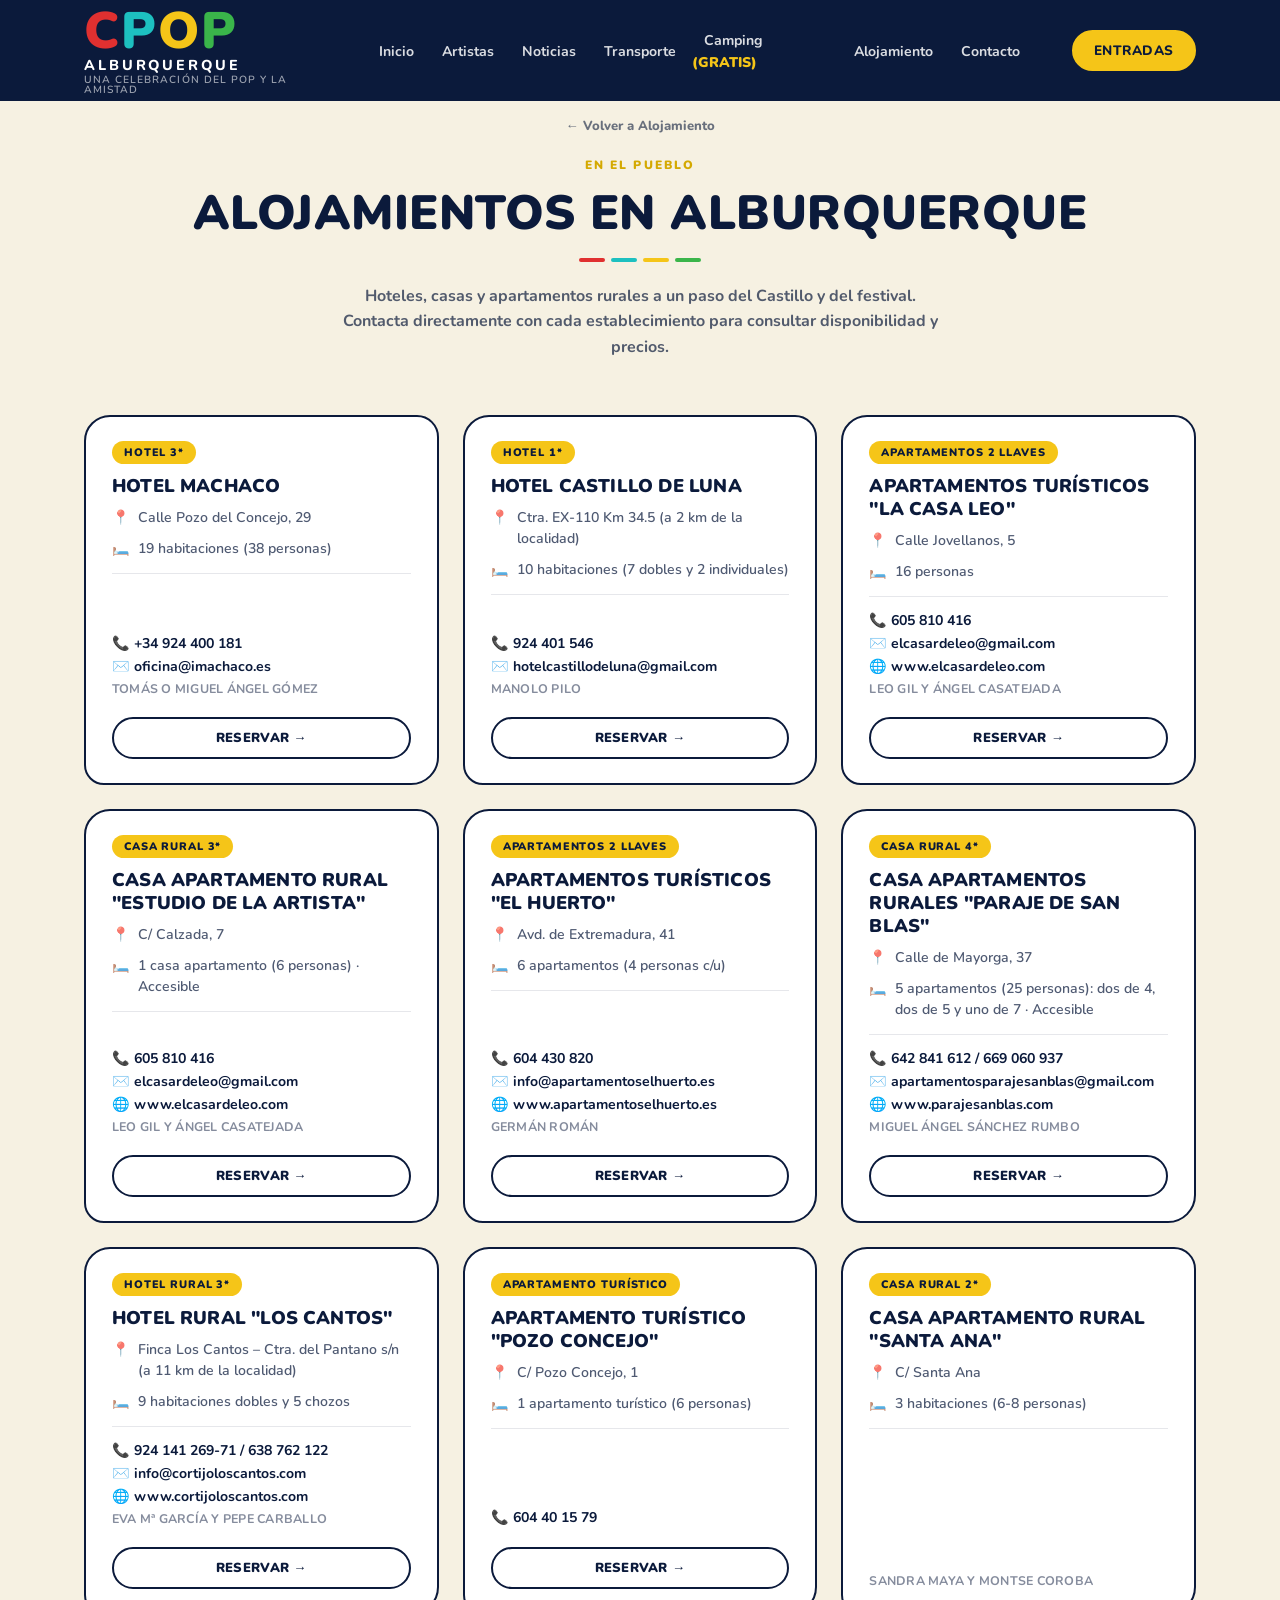
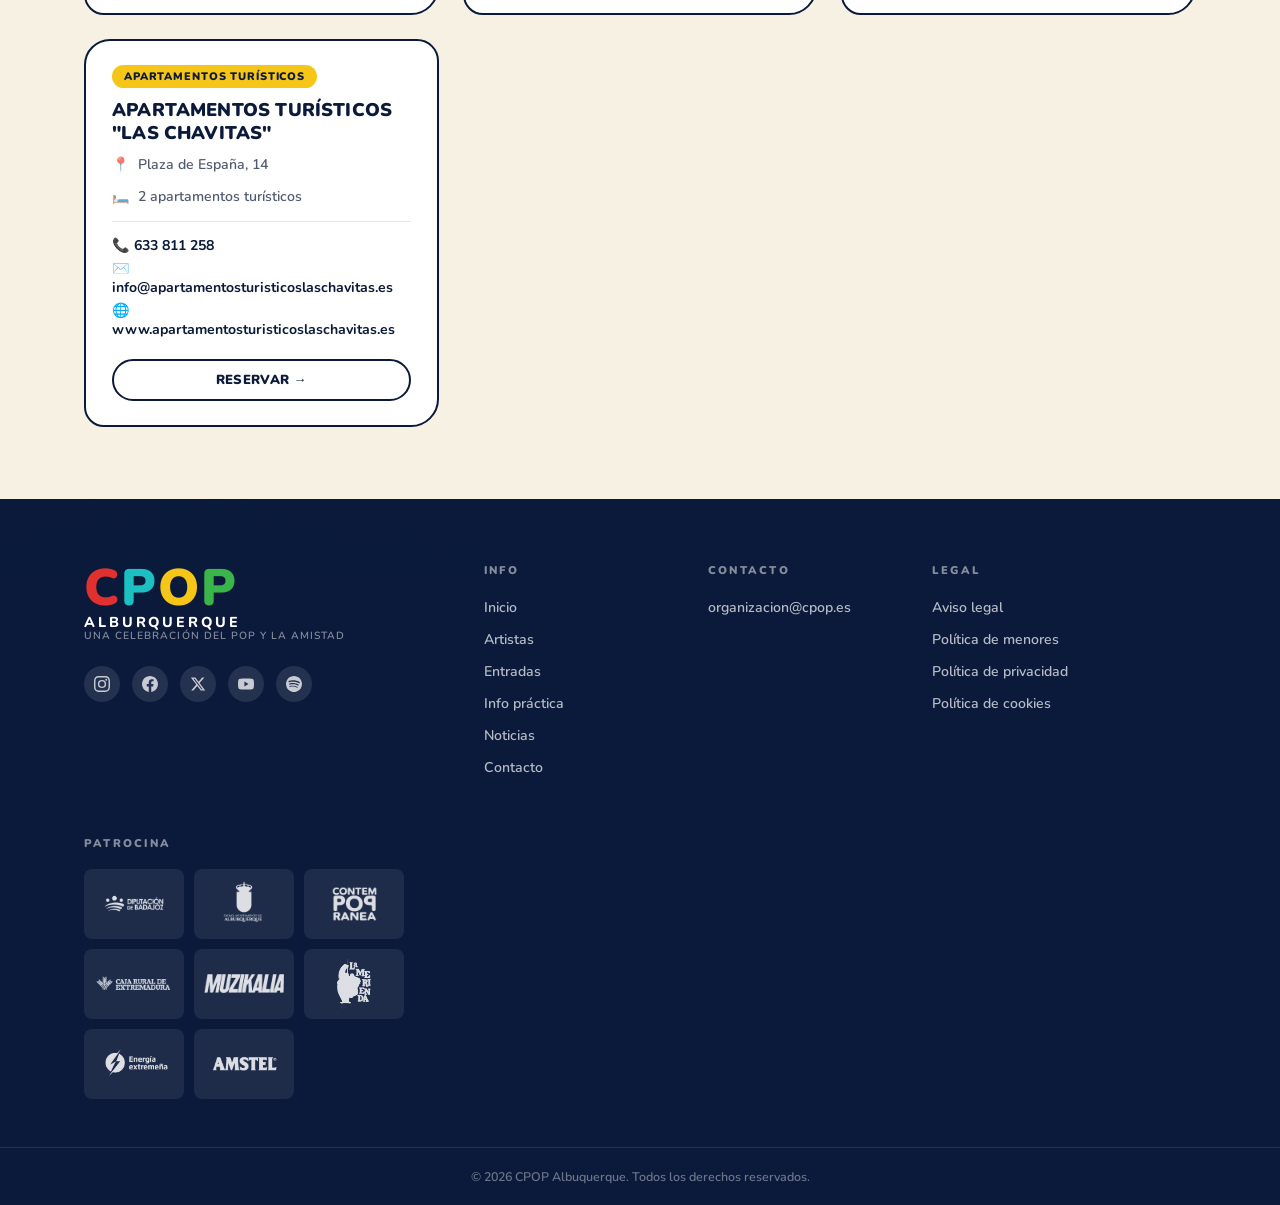
==== alojamiento-alburquerque.html @ bdb9f39c "Añadir sección de Alojamiento y rediseñar Camping Nueva página de alojamiento con selector Alburquer" ====
<!DOCTYPE html>
<html lang="es">
<head>
  <meta charset="UTF-8" />
  <meta name="viewport" content="width=device-width, initial-scale=1.0" />
  <title>Alojamientos en Alburquerque – CPOP 30 Aniversario</title>
  <link rel="preconnect" href="https://fonts.googleapis.com" />
  <link rel="preconnect" href="https://fonts.gstatic.com" crossorigin />
  <link href="https://fonts.googleapis.com/css2?family=Nunito:wght@400;600;700;800;900&display=swap" rel="stylesheet" />
  <link rel="stylesheet" href="styles.css" />

  <style>
    body {
      background: #f6f1e2;
      color: var(--navy);
      padding-top: 66px;
    }

    /* ── CABECERA ── */
    .aloj-top {
      max-width: var(--container);
      margin: 0 auto;
      padding: 48px 24px 8px;
      text-align: center;
    }
    .aloj-top__back {
      display: inline-flex;
      align-items: center;
      gap: 6px;
      font-size: .82rem;
      font-weight: 800;
      color: rgba(11,26,59,.6);
      text-decoration: none;
      margin-bottom: 22px;
    }
    .aloj-top__back:hover { color: var(--navy); }
    .aloj-top__label {
      font-size: .75rem;
      font-weight: 900;
      letter-spacing: .18em;
      text-transform: uppercase;
      color: var(--yellow-dark);
      margin-bottom: 14px;
    }
    .aloj-top__title {
      font-size: clamp(1.8rem, 5vw, 3rem);
      font-weight: 900;
      color: var(--navy);
      text-transform: uppercase;
      letter-spacing: .01em;
      line-height: 1.1;
      margin-bottom: 18px;
    }
    .aloj-dash { display: flex; justify-content: center; gap: 6px; margin: 0 auto 22px; }
    .aloj-dash span { width: 26px; height: 4px; border-radius: 2px; }
    .aloj-dash span:nth-child(1) { background: #e03030; }
    .aloj-dash span:nth-child(2) { background: #1dc0c0; }
    .aloj-dash span:nth-child(3) { background: #f5c518; }
    .aloj-dash span:nth-child(4) { background: #3ab54a; }
    .aloj-top__sub {
      font-size: 1rem;
      font-weight: 700;
      color: rgba(11,26,59,.7);
      max-width: 620px;
      margin: 0 auto 46px;
      line-height: 1.6;
    }

    /* ── GRID ── */
    .aloj-grid {
      max-width: var(--container);
      margin: 0 auto 72px;
      padding: 0 24px;
      display: grid;
      grid-template-columns: repeat(auto-fit, minmax(300px, 1fr));
      gap: 24px;
    }
    .aloj-card {
      background: #fff;
      border: 2.5px solid var(--navy);
      border-radius: 26px 22px 28px 20px;
      padding: 24px 26px;
      display: flex;
      flex-direction: column;
      gap: 10px;
      transition: transform .2s, box-shadow .2s;
    }
    .aloj-card:hover { transform: translateY(-3px); box-shadow: 6px 6px 0 rgba(11,26,59,.12); }
    .aloj-card__badge {
      align-self: flex-start;
      background: var(--yellow);
      color: var(--navy);
      font-size: .68rem;
      font-weight: 900;
      letter-spacing: .08em;
      text-transform: uppercase;
      padding: 4px 12px;
      border-radius: 50px;
    }
    .aloj-card__title {
      font-size: 1.15rem;
      font-weight: 900;
      color: var(--navy);
      text-transform: uppercase;
      letter-spacing: .01em;
      line-height: 1.25;
    }
    .aloj-card .aloj-dash { justify-content: flex-start; margin: 0 0 2px; }
    .aloj-card .aloj-dash span { width: 18px; height: 3px; }
    .aloj-card__row {
      display: flex;
      gap: 8px;
      font-size: .88rem;
      font-weight: 600;
      color: rgba(11,26,59,.72);
      line-height: 1.5;
    }
    .aloj-card__row-icon { flex-shrink: 0; }
    .aloj-card__divider {
      height: 1px;
      background: rgba(11,26,59,.1);
      margin: 4px 0;
    }
    .aloj-card__contact {
      display: flex;
      flex-direction: column;
      gap: 4px;
      margin-top: auto;
    }
    .aloj-card__contact a {
      font-size: .88rem;
      font-weight: 700;
      color: var(--navy);
      text-decoration: none;
    }
    .aloj-card__contact a:hover { color: var(--yellow-dark); text-decoration: underline; }
    .aloj-card__resp {
      font-size: .78rem;
      font-weight: 700;
      color: rgba(11,26,59,.5);
      text-transform: uppercase;
      letter-spacing: .02em;
    }
    .aloj-card__actions { margin-top: 10px; }
    .aloj-card__cta {
      display: inline-flex;
      align-items: center;
      justify-content: center;
      gap: 6px;
      width: 100%;
      font-size: .82rem;
      font-weight: 900;
      letter-spacing: .02em;
      text-transform: uppercase;
      color: var(--navy);
      background: #fff;
      border: 2px solid var(--navy);
      padding: 10px 22px;
      border-radius: 50px;
      text-decoration: none;
      transition: background .2s, color .2s;
    }
    .aloj-card__cta:hover { background: var(--navy); color: #fff; }

    /* ── RESPONSIVE ── */
    @media (max-width: 700px) {
      .topbar__title { display: none; }
      .aloj-top { padding: 36px 20px 4px; }
      .aloj-top__sub { margin-bottom: 30px; }
      .aloj-grid { padding: 0 20px; margin-bottom: 48px; gap: 16px; grid-template-columns: 1fr; }
      .aloj-card { padding: 20px 22px; }
    }
  </style>
</head>
<body>

  <!-- Barra de navegación -->
  <header class="header" id="header">
    <div class="header__inner container">
      <a href="index.html" class="header__logo" aria-label="CPOP Albuquerque – Inicio">
        <div class="logo-block">
          <span class="logo-cpop">
            <span class="lc lc--c">C</span><span class="lc lc--p1">P</span><span class="lc lc--o">O</span><span class="lc lc--p2">P</span>
          </span>
          <span class="logo-sub">ALBURQUERQUE</span>
          <span class="logo-tagline">UNA CELEBRACIÓN DEL POP Y LA AMISTAD</span>
        </div>
      </a>
      <button class="nav-toggle" id="navToggle" aria-label="Abrir menú" aria-expanded="false">
        <span></span><span></span><span></span>
      </button>
      <nav class="nav" id="mainNav" aria-label="Navegación principal">
        <ul class="nav__list">
          <li><a href="index.html#inicio" class="nav__link">Inicio</a></li>
          <li><a href="index.html#artistas" class="nav__link">Artistas</a></li>
          <li><a href="index.html#noticias" class="nav__link">Noticias</a></li>
          <li><a href="transporte.html" class="nav__link">Transporte</a></li>
          <li><a href="camping.html#camping" class="nav__link">Camping <span class="nav__badge--gratis">(GRATIS)</span></a></li>
          <li><a href="alojamiento.html" class="nav__link active">Alojamiento</a></li>
          <li><a href="index.html#contacto" class="nav__link">Contacto</a></li>
        </ul>
      </nav>
      <a href="https://www.ingresse.com/cpop-alburquerque/?fbclid=IwdGRjcASCII5leHRuA2FlbQIxMQBzcnRjBmFwcF9pZAo2NjI4NTY4Mzc5AAEee5uqFv4fO0525LSwj2ie0vXU6-nmaHX3tvUfMMzoU2Lqj_KQda3P3f-u3kg_aem_mg-QYjBcH6FSSytffSt7Vg&utm_id=97758_v0_s00_e0_tv2_a1dennhb5nbjy0" target="_blank" rel="noopener" class="btn btn--yellow btn--sm header__cta">Entradas</a>
    </div>
  </header>

  <!-- Cabecera -->
  <div class="aloj-top">
    <a href="alojamiento.html" class="aloj-top__back">← Volver a Alojamiento</a>
    <p class="aloj-top__label">En el pueblo</p>
    <h1 class="aloj-top__title">Alojamientos en Alburquerque</h1>
    <div class="aloj-dash" aria-hidden="true"><span></span><span></span><span></span><span></span></div>
    <p class="aloj-top__sub">Hoteles, casas y apartamentos rurales a un paso del Castillo y del festival. Contacta directamente con cada establecimiento para consultar disponibilidad y precios.</p>
  </div>

  <!-- Grid de alojamientos -->
  <div class="aloj-grid">

    <article class="aloj-card">
      <span class="aloj-card__badge">Hotel 3*</span>
      <h2 class="aloj-card__title">Hotel Machaco</h2>
      <p class="aloj-card__row"><span class="aloj-card__row-icon">📍</span> Calle Pozo del Concejo, 29</p>
      <p class="aloj-card__row"><span class="aloj-card__row-icon">🛏️</span> 19 habitaciones (38 personas)</p>
      <div class="aloj-card__divider"></div>
      <div class="aloj-card__contact">
        <a href="tel:+34924400181">📞 +34 924 400 181</a>
        <a href="mailto:oficina@imachaco.es">✉️ oficina@imachaco.es</a>
        <span class="aloj-card__resp">Tomás o Miguel Ángel Gómez</span>
      </div>
      <div class="aloj-card__actions">
        <a href="tel:+34924400181" class="aloj-card__cta">RESERVAR →</a>
      </div>
    </article>

    <article class="aloj-card">
      <span class="aloj-card__badge">Hotel 1*</span>
      <h2 class="aloj-card__title">Hotel Castillo de Luna</h2>
      <p class="aloj-card__row"><span class="aloj-card__row-icon">📍</span> Ctra. EX-110 Km 34.5 (a 2 km de la localidad)</p>
      <p class="aloj-card__row"><span class="aloj-card__row-icon">🛏️</span> 10 habitaciones (7 dobles y 2 individuales)</p>
      <div class="aloj-card__divider"></div>
      <div class="aloj-card__contact">
        <a href="tel:+34924401546">📞 924 401 546</a>
        <a href="mailto:hotelcastillodeluna@gmail.com">✉️ hotelcastillodeluna@gmail.com</a>
        <span class="aloj-card__resp">Manolo Pilo</span>
      </div>
      <div class="aloj-card__actions">
        <a href="tel:+34924401546" class="aloj-card__cta">RESERVAR →</a>
      </div>
    </article>

    <article class="aloj-card">
      <span class="aloj-card__badge">Apartamentos 2 llaves</span>
      <h2 class="aloj-card__title">Apartamentos Turísticos "La Casa Leo"</h2>
      <p class="aloj-card__row"><span class="aloj-card__row-icon">📍</span> Calle Jovellanos, 5</p>
      <p class="aloj-card__row"><span class="aloj-card__row-icon">🛏️</span> 16 personas</p>
      <div class="aloj-card__divider"></div>
      <div class="aloj-card__contact">
        <a href="tel:+34605810416">📞 605 810 416</a>
        <a href="mailto:elcasardeleo@gmail.com">✉️ elcasardeleo@gmail.com</a>
        <a href="https://www.elcasardeleo.com" target="_blank" rel="noopener">🌐 www.elcasardeleo.com</a>
        <span class="aloj-card__resp">Leo Gil y Ángel Casatejada</span>
      </div>
      <div class="aloj-card__actions">
        <a href="https://www.elcasardeleo.com" target="_blank" rel="noopener" class="aloj-card__cta">RESERVAR →</a>
      </div>
    </article>

    <article class="aloj-card">
      <span class="aloj-card__badge">Casa Rural 3*</span>
      <h2 class="aloj-card__title">Casa Apartamento Rural "Estudio de la Artista"</h2>
      <p class="aloj-card__row"><span class="aloj-card__row-icon">📍</span> C/ Calzada, 7</p>
      <p class="aloj-card__row"><span class="aloj-card__row-icon">🛏️</span> 1 casa apartamento (6 personas) · Accesible</p>
      <div class="aloj-card__divider"></div>
      <div class="aloj-card__contact">
        <a href="tel:+34605810416">📞 605 810 416</a>
        <a href="mailto:elcasardeleo@gmail.com">✉️ elcasardeleo@gmail.com</a>
        <a href="https://www.elcasardeleo.com" target="_blank" rel="noopener">🌐 www.elcasardeleo.com</a>
        <span class="aloj-card__resp">Leo Gil y Ángel Casatejada</span>
      </div>
      <div class="aloj-card__actions">
        <a href="https://www.elcasardeleo.com" target="_blank" rel="noopener" class="aloj-card__cta">RESERVAR →</a>
      </div>
    </article>

    <article class="aloj-card">
      <span class="aloj-card__badge">Apartamentos 2 llaves</span>
      <h2 class="aloj-card__title">Apartamentos Turísticos "El Huerto"</h2>
      <p class="aloj-card__row"><span class="aloj-card__row-icon">📍</span> Avd. de Extremadura, 41</p>
      <p class="aloj-card__row"><span class="aloj-card__row-icon">🛏️</span> 6 apartamentos (4 personas c/u)</p>
      <div class="aloj-card__divider"></div>
      <div class="aloj-card__contact">
        <a href="tel:+34604430820">📞 604 430 820</a>
        <a href="mailto:info@apartamentoselhuerto.es">✉️ info@apartamentoselhuerto.es</a>
        <a href="https://www.apartamentoselhuerto.es" target="_blank" rel="noopener">🌐 www.apartamentoselhuerto.es</a>
        <span class="aloj-card__resp">Germán Román</span>
      </div>
      <div class="aloj-card__actions">
        <a href="https://www.apartamentoselhuerto.es" target="_blank" rel="noopener" class="aloj-card__cta">RESERVAR →</a>
      </div>
    </article>

    <article class="aloj-card">
      <span class="aloj-card__badge">Casa Rural 4*</span>
      <h2 class="aloj-card__title">Casa Apartamentos Rurales "Paraje de San Blas"</h2>
      <p class="aloj-card__row"><span class="aloj-card__row-icon">📍</span> Calle de Mayorga, 37</p>
      <p class="aloj-card__row"><span class="aloj-card__row-icon">🛏️</span> 5 apartamentos (25 personas): dos de 4, dos de 5 y uno de 7 · Accesible</p>
      <div class="aloj-card__divider"></div>
      <div class="aloj-card__contact">
        <a href="tel:+34642841612">📞 642 841 612 / 669 060 937</a>
        <a href="mailto:apartamentosparajesanblas@gmail.com">✉️ apartamentosparajesanblas@gmail.com</a>
        <a href="https://www.parajesanblas.com" target="_blank" rel="noopener">🌐 www.parajesanblas.com</a>
        <span class="aloj-card__resp">Miguel Ángel Sánchez Rumbo</span>
      </div>
      <div class="aloj-card__actions">
        <a href="https://www.parajesanblas.com" target="_blank" rel="noopener" class="aloj-card__cta">RESERVAR →</a>
      </div>
    </article>

    <article class="aloj-card">
      <span class="aloj-card__badge">Hotel Rural 3*</span>
      <h2 class="aloj-card__title">Hotel Rural "Los Cantos"</h2>
      <p class="aloj-card__row"><span class="aloj-card__row-icon">📍</span> Finca Los Cantos – Ctra. del Pantano s/n (a 11 km de la localidad)</p>
      <p class="aloj-card__row"><span class="aloj-card__row-icon">🛏️</span> 9 habitaciones dobles y 5 chozos</p>
      <div class="aloj-card__divider"></div>
      <div class="aloj-card__contact">
        <a href="tel:+34924141269">📞 924 141 269-71 / 638 762 122</a>
        <a href="mailto:info@cortijoloscantos.com">✉️ info@cortijoloscantos.com</a>
        <a href="https://www.cortijoloscantos.com" target="_blank" rel="noopener">🌐 www.cortijoloscantos.com</a>
        <span class="aloj-card__resp">Eva Mª García y Pepe Carballo</span>
      </div>
      <div class="aloj-card__actions">
        <a href="https://www.cortijoloscantos.com" target="_blank" rel="noopener" class="aloj-card__cta">RESERVAR →</a>
      </div>
    </article>

    <article class="aloj-card">
      <span class="aloj-card__badge">Apartamento Turístico</span>
      <h2 class="aloj-card__title">Apartamento Turístico "Pozo Concejo"</h2>
      <p class="aloj-card__row"><span class="aloj-card__row-icon">📍</span> C/ Pozo Concejo, 1</p>
      <p class="aloj-card__row"><span class="aloj-card__row-icon">🛏️</span> 1 apartamento turístico (6 personas)</p>
      <div class="aloj-card__divider"></div>
      <div class="aloj-card__contact">
        <a href="tel:+34604401579">📞 604 40 15 79</a>
      </div>
      <div class="aloj-card__actions">
        <a href="tel:+34604401579" class="aloj-card__cta">RESERVAR →</a>
      </div>
    </article>

    <article class="aloj-card">
      <span class="aloj-card__badge">Casa Rural 2*</span>
      <h2 class="aloj-card__title">Casa Apartamento Rural "Santa Ana"</h2>
      <p class="aloj-card__row"><span class="aloj-card__row-icon">📍</span> C/ Santa Ana</p>
      <p class="aloj-card__row"><span class="aloj-card__row-icon">🛏️</span> 3 habitaciones (6-8 personas)</p>
      <div class="aloj-card__divider"></div>
      <div class="aloj-card__contact">
        <span class="aloj-card__resp">Sandra Maya y Montse Coroba</span>
      </div>
    </article>

    <article class="aloj-card">
      <span class="aloj-card__badge">Apartamentos Turísticos</span>
      <h2 class="aloj-card__title">Apartamentos Turísticos "Las Chavitas"</h2>
      <p class="aloj-card__row"><span class="aloj-card__row-icon">📍</span> Plaza de España, 14</p>
      <p class="aloj-card__row"><span class="aloj-card__row-icon">🛏️</span> 2 apartamentos turísticos</p>
      <div class="aloj-card__divider"></div>
      <div class="aloj-card__contact">
        <a href="tel:+34633811258">📞 633 811 258</a>
        <a href="mailto:info@apartamentosturisticoslaschavitas.es">✉️ info@apartamentosturisticoslaschavitas.es</a>
        <a href="https://www.apartamentosturisticoslaschavitas.es" target="_blank" rel="noopener">🌐 www.apartamentosturisticoslaschavitas.es</a>
      </div>
      <div class="aloj-card__actions">
        <a href="https://www.apartamentosturisticoslaschavitas.es" target="_blank" rel="noopener" class="aloj-card__cta">RESERVAR →</a>
      </div>
    </article>

  </div>

  <!-- ============================================================
       FOOTER
  ============================================================ -->
  <footer class="footer" id="contacto">

    <div class="footer__skyline" aria-hidden="true"></div>

    <div class="footer__inner container">

      <div class="footer__brand">
        <div class="logo-block logo-block--white">
          <span class="logo-cpop">
            <span class="lc lc--c">C</span><span class="lc lc--p1">P</span><span class="lc lc--o">O</span><span class="lc lc--p2">P</span>
          </span>
          <span class="logo-sub">ALBURQUERQUE</span>
          <span class="logo-tagline">UNA CELEBRACIÓN DEL POP Y LA AMISTAD</span>
        </div>
        <nav class="social-nav" aria-label="Redes sociales">
          <a href="#" class="social-link" aria-label="Instagram">
            <svg viewBox="0 0 24 24" fill="currentColor"><path d="M12 2.163c3.204 0 3.584.012 4.85.07 3.252.148 4.771 1.691 4.919 4.919.058 1.265.069 1.645.069 4.849 0 3.205-.012 3.584-.069 4.849-.149 3.225-1.664 4.771-4.919 4.919-1.266.058-1.644.07-4.85.07-3.204 0-3.584-.012-4.849-.07-3.26-.149-4.771-1.699-4.919-4.92-.058-1.265-.07-1.644-.07-4.849 0-3.204.013-3.583.07-4.849.149-3.227 1.664-4.771 4.919-4.919 1.266-.057 1.645-.069 4.849-.069zM12 0C8.741 0 8.333.014 7.053.072 2.695.272.273 2.69.073 7.052.014 8.333 0 8.741 0 12c0 3.259.014 3.668.072 4.948.2 4.358 2.618 6.78 6.98 6.98C8.333 23.986 8.741 24 12 24c3.259 0 3.668-.014 4.948-.072 4.354-.2 6.782-2.618 6.979-6.98.059-1.28.073-1.689.073-4.948 0-3.259-.014-3.667-.072-4.947-.196-4.354-2.617-6.78-6.979-6.98C15.668.014 15.259 0 12 0zm0 5.838a6.162 6.162 0 1 0 0 12.324 6.162 6.162 0 0 0 0-12.324zM12 16a4 4 0 1 1 0-8 4 4 0 0 1 0 8zm6.406-11.845a1.44 1.44 0 1 0 0 2.881 1.44 1.44 0 0 0 0-2.881z"/></svg>
          </a>
          <a href="#" class="social-link" aria-label="Facebook">
            <svg viewBox="0 0 24 24" fill="currentColor"><path d="M24 12.073C24 5.405 18.627 0 12 0S0 5.405 0 12.073C0 18.1 4.388 23.094 10.125 24v-8.437H7.078v-3.49h3.047V9.41c0-3.025 1.792-4.697 4.533-4.697 1.312 0 2.686.235 2.686.235v2.97h-1.513c-1.491 0-1.956.93-1.956 1.887v2.268h3.328l-.532 3.49h-2.796V24C19.612 23.094 24 18.1 24 12.073z"/></svg>
          </a>
          <a href="#" class="social-link" aria-label="Twitter / X">
            <svg viewBox="0 0 24 24" fill="currentColor"><path d="M18.244 2.25h3.308l-7.227 8.26 8.502 11.24H16.17l-5.214-6.817L4.99 21.75H1.68l7.73-8.835L1.254 2.25H8.08l4.713 6.231zm-1.161 17.52h1.833L7.084 4.126H5.117z"/></svg>
          </a>
          <a href="#" class="social-link" aria-label="YouTube">
            <svg viewBox="0 0 24 24" fill="currentColor"><path d="M23.495 6.205a3.007 3.007 0 0 0-2.088-2.088c-1.87-.501-9.396-.501-9.396-.501s-7.507-.01-9.396.501A3.007 3.007 0 0 0 .527 6.205a31.247 31.247 0 0 0-.522 5.805 31.247 31.247 0 0 0 .522 5.783 3.007 3.007 0 0 0 2.088 2.088c1.868.502 9.396.502 9.396.502s7.506 0 9.396-.502a3.007 3.007 0 0 0 2.088-2.088 31.247 31.247 0 0 0 .5-5.783 31.247 31.247 0 0 0-.5-5.805zM9.609 15.601V8.408l6.264 3.602z"/></svg>
          </a>
          <a href="#" class="social-link" aria-label="Spotify">
            <svg viewBox="0 0 24 24" fill="currentColor"><path d="M12 0C5.4 0 0 5.4 0 12s5.4 12 12 12 12-5.4 12-12S18.66 0 12 0zm5.521 17.34c-.24.359-.66.48-1.021.24-2.82-1.74-6.36-2.101-10.561-1.141-.418.122-.779-.179-.899-.539-.12-.421.18-.78.54-.9 4.56-1.021 8.52-.6 11.64 1.32.42.18.479.659.301 1.02zm1.44-3.3c-.301.42-.841.6-1.262.3-3.239-1.98-8.159-2.58-11.939-1.38-.479.12-1.02-.12-1.14-.6-.12-.48.12-1.021.6-1.141C9.6 9.9 15 10.561 18.72 12.84c.361.181.54.78.241 1.2zm.12-3.36C15.24 8.4 8.82 8.16 5.16 9.301c-.6.179-1.2-.181-1.38-.721-.18-.601.18-1.2.72-1.381 4.26-1.26 11.28-1.02 15.721 1.621.539.3.719 1.02.419 1.56-.299.421-1.02.599-1.559.3z"/></svg>
          </a>
        </nav>
      </div>

      <div class="footer__col">
        <h4 class="footer__col-title">INFO</h4>
        <ul>
          <li><a href="index.html#inicio">Inicio</a></li>
          <li><a href="index.html#artistas">Artistas</a></li>
          <li><a href="index.html#entradas">Entradas</a></li>
          <li><a href="index.html#info">Info práctica</a></li>
          <li><a href="index.html#noticias">Noticias</a></li>
          <li><a href="index.html#contacto">Contacto</a></li>
        </ul>
      </div>

      <div class="footer__col">
        <h4 class="footer__col-title">CONTACTO</h4>
        <ul>
          <li><a href="mailto:organizacion@cpop.es">organizacion@cpop.es</a></li>
        </ul>
      </div>

      <div class="footer__col">
        <h4 class="footer__col-title">LEGAL</h4>
        <ul>
          <li><a href="aviso_legal.html">Aviso legal</a></li>
          <li><a href="menores.html">Política de menores</a></li>
          <li><a href="privacidad.html">Política de privacidad</a></li>
          <li><a href="cookies.html">Política de cookies</a></li>
        </ul>
      </div>

      <div class="footer__col footer__col--organiza">
        <h4 class="footer__col-title">PATROCINA</h4>
        <div class="sponsors">
          <a href="#" class="sponsor"><img src="IMG/logo_diputacion.webp"   alt="Diputación de Badajoz" /></a>
          <a href="#" class="sponsor"><img src="IMG/logo_ayuntamiento.webp" alt="Ayuntamiento de Albuquerque" /></a>
          <a href="#" class="sponsor"><img src="IMG/contempopranea.webp"    alt="Contempopranea" /></a>
          <a href="#" class="sponsor"><img src="IMG/caja_rural.webp"        alt="Caja Rural de Extremadura" /></a>
          <a href="#" class="sponsor sponsor--sm"><img src="IMG/logo_muzikalia.webp" alt="Muzikalia" /></a>
          <a href="#" class="sponsor"><img src="IMG/logo_lamerienda.webp"   alt="La Merienda" /></a>
          <a href="#" class="sponsor"><img src="IMG/energia_extremeña.webp" alt="Energía Extremeña" /></a>
          <a href="#" class="sponsor"><img src="IMG/amstel.webp"            alt="Amstel" /></a>
        </div>
      </div>

    </div>

    <div class="footer__bottom">
      <p>© 2026 CPOP Albuquerque. Todos los derechos reservados.</p>
    </div>

  </footer>

  <script src="script.js"></script>
</body>
</html>
---- styles.css ----
/* ============================================================
   CPOP Albuquerque – 30 Aniversario
   styles.css
   ============================================================ */

/* ── Variables globales ────────────────────────────────────── */
:root {
  --navy:        #0b1a3b;   /* azul marino oscuro */
  --navy-mid:    #122250;
  --blue:        #1a3a8f;   /* azul eléctrico medio */
  --blue-bright: #1e55d4;   /* azul eléctrico vivo */
  --yellow:      #f5c518;   /* amarillo CPOP */
  --yellow-dark: #d4a900;
  --white:       #ffffff;
  --light-bg:    #eef2fb;   /* fondo secciones claras */
  --text-dark:   #0b1a3b;
  --text-mid:    #3a4a70;
  --ff:          'Nunito', sans-serif;
  --radius:      12px;
  --radius-lg:   20px;
  --transition:  0.28s ease;
  --shadow:      0 6px 24px rgba(11,26,59,.15);
  --container:   1160px;
}

/* ── Reset básico ──────────────────────────────────────────── */
*, *::before, *::after { box-sizing: border-box; margin: 0; padding: 0; }
html { scroll-behavior: smooth; }
body {
  font-family: var(--ff);
  color: var(--text-dark);
  background: var(--white);
  overflow-x: hidden;
}
img { max-width: 100%; height: auto; display: block; }
a { text-decoration: none; color: inherit; }
ul { list-style: none; }

/* ── Contenedor ────────────────────────────────────────────── */
.container {
  width: 100%;
  max-width: var(--container);
  margin-inline: auto;
  padding-inline: 24px;
}

/* ============================================================
   BOTONES
============================================================ */
.btn {
  display: inline-flex;
  align-items: center;
  gap: 8px;
  padding: 13px 28px;
  border-radius: 50px;
  font-family: var(--ff);
  font-size: 0.95rem;
  font-weight: 800;
  letter-spacing: 0.04em;
  text-transform: uppercase;
  cursor: pointer;
  border: 2.5px solid transparent;
  transition: transform var(--transition), box-shadow var(--transition), background var(--transition), color var(--transition);
}
.btn:hover  { transform: translateY(-2px); box-shadow: 0 8px 20px rgba(0,0,0,.2); }
.btn:active { transform: translateY(0); }

/* Amarillo */
.btn--yellow {
  background: var(--yellow);
  color: var(--navy);
  border-color: var(--yellow);
}
.btn--yellow:hover { background: var(--yellow-dark); border-color: var(--yellow-dark); }

/* Contorno blanco (para fondo oscuro) */
.btn--outline {
  background: transparent;
  color: var(--white);
  border-color: var(--white);
}
.btn--outline svg { width: 16px; height: 16px; }
.btn--outline:hover { background: rgba(255,255,255,.12); }

/* Contorno oscuro (para fondo claro) */
.btn--outline-dark {
  background: transparent;
  color: var(--navy);
  border-color: var(--navy);
}
.btn--outline-dark:hover { background: var(--navy); color: var(--white); }

/* Tamaño pequeño (header) */
.btn--sm { padding: 9px 20px; font-size: 0.85rem; }

/* ============================================================
   HEADER
============================================================ */
.header {
  position: fixed;
  top: 0;
  left: 0;
  right: 0;
  z-index: 1000;
  background: var(--navy);
  padding: 6px 0;            /* menos padding = logo más arriba */
  transition: box-shadow var(--transition);
}
.header.scrolled { box-shadow: 0 4px 20px rgba(0,0,0,.35); }

.header__inner {
  display: flex;
  align-items: center;
  gap: 24px;
}

/* Logo */
.logo-block {
  display: flex;
  flex-direction: column;
  line-height: 1;
  color: var(--white);
}
.logo-cpop {
  font-size: 2.4rem;
  font-weight: 900;
  letter-spacing: 0.04em;
  line-height: 1;
  display: block;
}
/* Colores individuales de cada letra */
.lc        { display: inline-block; }
.lc--c     { color: #e03030; }   /* rojo */
.lc--p1    { color: #1dc0c0; }   /* cian */
.lc--o     { color: #f5c518; }   /* amarillo */
.lc--p2    { color: #3ab54a; }   /* verde */
.logo-sub {
  font-size: 0.75rem;        /* más legible */
  font-weight: 800;
  letter-spacing: 0.2em;
  color: var(--white);
  margin-top: 1px;
}
.logo-tagline {
  font-size: 0.55rem;        /* más legible */
  font-weight: 600;
  letter-spacing: 0.1em;
  color: rgba(255,255,255,.6);
  text-transform: uppercase;
  margin-top: 2px;
}

/* Nav */
.nav { margin-left: auto; }
.nav__list {
  display: flex;
  gap: 4px;
  align-items: center;
}
.nav__link {
  font-weight: 700;
  font-size: 0.88rem;
  color: rgba(255,255,255,.85);
  padding: 6px 12px;
  border-radius: 6px;
  transition: color var(--transition), background var(--transition);
}
.nav__link:hover,
.nav__link.active {
  color: var(--white);
}
.nav__link.active {
  border-bottom: 2.5px solid var(--yellow);
  padding-bottom: 4px;
}

.header__cta { margin-left: 16px; flex-shrink: 0; }

/* Hamburguesa móvil */
.nav-toggle {
  display: none;
  flex-direction: column;
  justify-content: center;
  gap: 5px;
  background: none;
  border: none;
  cursor: pointer;
  padding: 4px;
  margin-left: auto;
}
.nav-toggle span {
  display: block;
  width: 26px;
  height: 3px;
  background: var(--white);
  border-radius: 2px;
  transition: transform var(--transition), opacity var(--transition);
}
.nav-toggle.open span:nth-child(1) { transform: translateY(8px) rotate(45deg); }
.nav-toggle.open span:nth-child(2) { opacity: 0; }
.nav-toggle.open span:nth-child(3) { transform: translateY(-8px) rotate(-45deg); }

/* ============================================================
   HERO
============================================================ */
.hero {
  position: relative;
  background: linear-gradient(160deg, var(--navy) 0%, var(--navy-mid) 50%, var(--blue) 100%);
  overflow: hidden;
  padding-top: 64px; /* clearance para header fijo */
  margin-top: 32px;
  display: flex;
  flex-direction: column;
}

/* Silueta castillo */
.hero__castillo {
  position: absolute;
  bottom: 0;
  right: 0;
  width: clamp(300px, 55%, 700px);
  opacity: 0.12;
  pointer-events: none;
  user-select: none;
}
@media (max-width: 768px) {
  .hero__castillo {
    top: 0;
    bottom: auto;
    left: 50%;
    right: auto;
    transform: translateX(-50%);
    width: 90%;
  }
}

/* Contenedor interior */
.hero__inner {
  position: relative;
  z-index: 2;
  display: grid;
  grid-template-columns: 45% 55%;
  align-items: center;
  gap: 0;
  padding-top: 32px;
  padding-bottom: 32px;
}

/* Columna de texto */
.hero__content {
  padding-bottom: 0;
}

/* Título */
.hero__title {
  font-size: clamp(2.8rem, 6vw, 5.2rem);
  font-weight: 900;
  line-height: 1.05;
  margin-bottom: 20px;
}
.hero__title--white { color: var(--white); }
.hero__title--yellow { color: var(--yellow); }

/* Subtítulo */
.hero__subtitle {
  font-size: clamp(1rem, 2vw, 1.3rem);
  font-weight: 600;
  color: rgba(255,255,255,.8);
  margin-bottom: 28px;
}

/* Meta (fecha + lugar) */
.hero__meta {
  display: flex;
  flex-direction: column;
  gap: 10px;
  margin-bottom: 36px;
}
.hero__meta li {
  display: flex;
  align-items: flex-start;
  gap: 10px;
  font-size: 1rem;
  font-weight: 700;
  color: rgba(255,255,255,.9);
}
.hero__meta li svg {
  width: 18px;
  height: 18px;
  flex-shrink: 0;
  color: var(--yellow);
}

/* Botones del hero */
.hero__btns {
  display: flex;
  flex-direction: column;
  align-items: flex-start;
  gap: 12px;
}
.hero__btns-row {
  display: flex;
  gap: 12px;
  flex-wrap: wrap;
}

/* Imagen banda – centrada verticalmente con el texto */
.hero__img-wrap {
  display: flex;
  align-items: center;
  justify-content: center;
  animation: float 5s ease-in-out infinite;
}
.hero__img {
  width: 150%;
  max-width: 620px;
  height: auto;
  object-fit: contain;
  filter: drop-shadow(0 20px 50px rgba(0,0,0,.5));
}
@keyframes float {
  0%, 100% { transform: translateY(0); }
  50%       { transform: translateY(-14px); }
}

/* Estrellas decorativas */
.star {
  position: absolute;
  pointer-events: none;
  user-select: none;
  border-radius: 50%;
  animation: twinkle var(--tw-dur, 3s) ease-in-out infinite var(--tw-delay, 0s);
}

/* Contenedor de estrellas siempre detrás del contenido */
.hero__stars {
  position: absolute;
  inset: 0;
  z-index: 1;
  pointer-events: none;
  overflow: hidden;
}
@media (max-width: 768px) {
  .hero__stars { opacity: 0.2; }
}
@keyframes twinkle {
  0%, 100% { opacity: 0.9; transform: scale(1); }
  50%       { opacity: 0.3; transform: scale(0.7); }
}

/* ============================================================
   COUNTDOWN
============================================================ */
.countdown {
  background: var(--blue-bright);
  padding: 36px 0;
  text-align: center;
  color: var(--white);
}
.countdown__label {
  font-size: 0.75rem;
  font-weight: 800;
  letter-spacing: 0.25em;
  opacity: 0.75;
  margin-bottom: 12px;
  text-transform: uppercase;
}
.countdown__grid {
  display: flex;
  align-items: center;
  justify-content: center;
  gap: 16px;
  flex-wrap: wrap;
}
.countdown__unit {
  display: flex;
  flex-direction: column;
  align-items: center;
  min-width: 90px;
}
.countdown__num {
  font-size: clamp(2.4rem, 5vw, 3.8rem);
  font-weight: 900;
  line-height: 1;
}
.countdown__text {
  font-size: 0.7rem;
  font-weight: 800;
  letter-spacing: 0.18em;
  opacity: 0.7;
  margin-top: 4px;
}
.countdown__sep {
  font-size: 2.5rem;
  font-weight: 300;
  opacity: 0.4;
  align-self: center;
}

/* ============================================================
   ARTISTAS
============================================================ */
.artists {
  padding: 80px 0;
  background: var(--white);
  text-align: center;
}

/* Título de sección compartido */
.section-title {
  font-size: clamp(1.1rem, 2vw, 1.35rem);
  font-weight: 900;
  letter-spacing: 0.14em;
  text-transform: uppercase;
  color: var(--blue-bright);
  display: flex;
  align-items: center;
  justify-content: center;
  gap: 12px;
  margin-bottom: 40px;
}
.star-icon {
  width: 18px;
  height: 18px;
  color: var(--blue-bright);
  flex-shrink: 0;
}

/* Lista artistas */
.artists__list {
  display: flex;
  flex-wrap: wrap;
  justify-content: center;
  align-items: baseline;
  gap: 6px 10px;
  margin-bottom: 40px;
}
.artists__list span {
  font-size: clamp(1.2rem, 2.2vw, 1.75rem);
  font-weight: 900;
  color: var(--navy);
  text-transform: uppercase;
  letter-spacing: 0.03em;
}
.artists__list .sep {
  font-size: 1.5rem;
  color: var(--text-mid);
  font-weight: 400;
}
.artists__list .artists__surprise {
  color: var(--yellow-dark);
}

/* Lista secundaria de artistas (tamaño reducido) */
.artists__list--secondary {
  margin-top: 4px;
  margin-bottom: 36px;
}
.artists__list--secondary span {
  font-size: clamp(0.9rem, 1.3vw, 1.1rem);
  font-weight: 900;
  color: var(--text-mid);
  letter-spacing: 0.06em;
}
.artists__list--secondary .sep {
  font-size: 0.9rem;
  color: var(--text-mid);
}

.section-btn-wrap {
  display: flex;
  justify-content: center;
  margin-top: 16px;
}

/* ============================================================
   CARACTERÍSTICAS
============================================================ */
.features {
  background: var(--light-bg);
  padding: 72px 0;
}
.features__grid {
  display: flex;
  flex-direction: row;
  gap: 20px;
}

.feature-card {
  flex: 1;
  background: var(--white);
  border-radius: var(--radius-lg);
  padding: 24px 16px 20px;
  text-align: center;
  box-shadow: var(--shadow);
  transition: transform var(--transition), box-shadow var(--transition);
}
.feature-card:hover {
  transform: translateY(-6px);
  box-shadow: 0 14px 36px rgba(11,26,59,.18);
}
.feature-card__icon {
  width: 180px;
  height: 100px;
  margin: 0 auto 24px;
  color: var(--blue-bright);
}
.feature-card__icon svg {
  width: 100%;
  height: 100%;
}
.feature-card__title {
  font-size: 0.95rem;
  font-weight: 900;
  text-transform: uppercase;
  letter-spacing: 0.05em;
  color: var(--navy);
  margin-bottom: 10px;
}
.feature-card__desc {
  font-size: 0.85rem;
  font-weight: 600;
  color: var(--text-mid);
  line-height: 1.5;
}

/* ============================================================
   BANNER ENTRADAS
============================================================ */
.tickets {
  position: relative;
  background: var(--navy-mid);
  overflow: hidden;
  padding: 60px 0;
}
.tickets__inner {
  display: flex;
  align-items: center;
  justify-content: space-between;
  gap: 40px;
  position: relative;
  z-index: 2;
}
.tickets__title {
  font-size: clamp(1.8rem, 3.5vw, 2.8rem);
  font-weight: 900;
  color: var(--white);
  text-transform: uppercase;
  letter-spacing: 0.04em;
  margin-bottom: 12px;
}
.tickets__sub {
  font-size: 1rem;
  font-weight: 600;
  color: rgba(255,255,255,.7);
  margin-bottom: 28px;
}
.tickets__img-wrap {
  flex-shrink: 0;
  max-width: 600px;          /* ticket más grande */
  transform: rotate(3deg);   /* ligera inclinación como la entrada física */
  transition: transform var(--transition);
}
.tickets__img-wrap:hover { transform: rotate(0deg) scale(1.04); }
.tickets__img {
  width: 100%;
  filter: drop-shadow(0 16px 40px rgba(0,0,0,.55));
  transition: transform var(--transition);
}

/* Estrellas decorativas del banner */
.tickets__star {
  position: absolute;
  font-size: 2rem;
  pointer-events: none;
  user-select: none;
  animation: twinkle 3s ease-in-out infinite;
}
.tickets__star--1 { top: 20%; right: 12%; color: var(--yellow); animation-delay: 0s; }
.tickets__star--2 { bottom: 20%; left: 8%;  color: #4ecdc4;       animation-delay: 1s; }
.tickets__star--3 { top: 60%; right: 28%;   color: #ff6b6b;       animation-delay: 2s; }

/* ============================================================
   FOOTER
============================================================ */
.footer {
  background: var(--navy);
  color: var(--white);
  padding-top: 64px;
  padding-bottom: 0;
  position: relative;
}

/* Silueta ciudad en el footer */
.footer__skyline {
  position: absolute;
  top: 0;
  left: 0;
  right: 0;
  height: 80px;
  background: url("data:image/svg+xml,%3Csvg xmlns='http://www.w3.org/2000/svg' viewBox='0 0 1200 80' preserveAspectRatio='none'%3E%3Cpath d='M0 80V50l20-20h10l5-15h5l5 15h5V35l10-15h5l10 15V25l15-25h5l15 25V20L120 5h5l15 15V10l20-10h8l20 10V5l10-5h6l10 5v10l15-15h5l15 15V20l10-10h5l10 10v15l20-20h5l20 20v10l20-15h5l20 15V45l20-25h5l20 25V60l20-30h5l20 30v20H0z' fill='%230b1a3b' fill-opacity='0.5'/%3E%3C/svg%3E") center/cover no-repeat;
  pointer-events: none;
}

.footer__inner {
  display: grid;
  grid-template-columns: 2fr 1fr 1fr 1.5fr;
  gap: 48px;
  padding-bottom: 48px;
  position: relative;
  z-index: 2;
}

/* Logo blanco en footer */
.logo-block--white .logo-cpop   { color: var(--yellow); }
.logo-block--white .logo-sub    { color: var(--white); }
.logo-block--white .logo-tagline{ color: rgba(255,255,255,.5); }

/* Redes sociales */
.social-nav {
  display: flex;
  gap: 12px;
  margin-top: 24px;
}
.social-link {
  display: flex;
  align-items: center;
  justify-content: center;
  width: 36px;
  height: 36px;
  background: rgba(255,255,255,.1);
  border-radius: 50%;
  color: rgba(255,255,255,.75);
  transition: background var(--transition), color var(--transition), transform var(--transition);
}
.social-link svg { width: 16px; height: 16px; }
.social-link:hover {
  background: var(--yellow);
  color: var(--navy);
  transform: translateY(-3px);
}

/* Columnas del footer */
.footer__col-title {
  font-size: 0.7rem;
  font-weight: 900;
  letter-spacing: 0.2em;
  color: rgba(255,255,255,.5);
  margin-bottom: 18px;
}
.footer__col ul li {
  margin-bottom: 10px;
}
.footer__col ul li a {
  font-size: 0.88rem;
  font-weight: 600;
  color: rgba(255,255,255,.7);
  transition: color var(--transition);
}
.footer__col ul li a:hover { color: var(--yellow); }

/* Organizadores – cuadrícula de logos */
.sponsors {
  display: flex;
  flex-direction: row;
  flex-wrap: wrap;
  gap: 10px;
  align-items: center;
}
.sponsor {
  display: flex;
  align-items: center;
  justify-content: center;
  background: rgba(255,255,255,.08);
  border-radius: 8px;
  padding: 10px 12px;
  width: 100px;
  height: 70px;
  flex-shrink: 0;
  transition: background var(--transition), transform var(--transition);
}
.sponsor:hover {
  background: rgba(255,255,255,.18);
  transform: translateY(-2px);
}
.sponsor img {
  max-height: 50px;
  width: auto;
  max-width: 80px;
  object-fit: contain;
  filter: brightness(0) invert(1);
  opacity: 0.85;
  transition: opacity var(--transition);
}
.sponsor:hover img { opacity: 1; }

/* Barra inferior */
.footer__bottom {
  border-top: 1px solid rgba(255,255,255,.1);
  padding: 20px 24px;
  text-align: center;
  position: relative;
  z-index: 2;
}
.footer__bottom p {
  font-size: 0.78rem;
  font-weight: 600;
  color: rgba(255,255,255,.4);
}

/* ============================================================
   ESCRITORIO (≥ 1025px) – logo más grande
============================================================ */
@media (min-width: 1025px) {
  .logo-cpop    { font-size: 3.2rem; color: inherit; }
  .logo-sub     { font-size: 0.9rem; }
  .logo-tagline { font-size: 0.65rem; }
}

/* ============================================================
   RESPONSIVE – TABLET (≤ 1024px)
============================================================ */
@media (max-width: 1024px) {
  .features__grid {
    gap: 16px;
  }
  .footer__inner {
    grid-template-columns: 1fr 1fr;
    gap: 36px;
  }
  .footer__brand {
    grid-column: 1 / -1;
  }
}

/* ============================================================
   RESPONSIVE – TABLET PEQUEÑA (≤ 768px)
============================================================ */
@media (max-width: 768px) {

  /* Header */
  .nav-toggle { display: flex; }
  .nav {
    position: fixed;
    top: 66px;
    left: 0;
    right: 0;
    background: var(--navy);
    padding: 20px 24px 28px;
    transform: translateY(-110%);
    opacity: 0;
    pointer-events: none;
    transition: transform 0.35s ease, opacity 0.35s ease;
    z-index: 999;
    box-shadow: 0 8px 24px rgba(0,0,0,.3);
  }
  .nav.open { transform: translateY(0); opacity: 1; pointer-events: auto; }
  .nav__list { flex-direction: column; gap: 6px; }
  .nav__link { padding: 10px 16px; font-size: 1rem; }
  .header__cta { display: none; }

  /* Hero */
  .hero__inner {
    grid-template-columns: 1fr;
    padding-top: 16px;
    padding-bottom: 0;
    text-align: center;
    align-items: center;
  }
  .hero__content { padding-bottom: 16px; }
  .hero__title   { margin-bottom: 12px; }
  .hero__subtitle { margin-bottom: 14px; font-size: .95rem; }
  .hero__meta    { align-items: center; gap: 6px; margin-bottom: 20px; }
  .hero__meta li { gap: 5px; }
  .hero__btns    { align-items: center; }
  .hero__btns-row { justify-content: center; }
  .hero__img-wrap { order: -1; }
  .hero__img     { max-width: 260px; margin-inline: auto; }

  /* Countdown */
  .countdown__grid { gap: 10px; }
  .countdown__sep  { display: none; }

  /* Artistas */
  .artists__list span { font-size: 1.1rem; }

  /* Características */
  .features__grid { flex-direction: column; }

  /* Banner entradas */
  .tickets__inner { flex-direction: column; text-align: center; }
  .tickets__img-wrap { max-width: 220px; margin-inline: auto; }

  /* Noticias */
  .news__grid { grid-template-columns: 1fr; }

  /* Footer */
  .footer__inner { grid-template-columns: 1fr; gap: 32px; }
}

/* ============================================================
   RESPONSIVE – MÓVIL (≤ 480px)
============================================================ */
@media (max-width: 480px) {
  .btn { padding: 11px 20px; font-size: 0.85rem; }
  .hero__title { font-size: 2.4rem; }
  .countdown { padding: 24px 0; }
  .countdown__grid { gap: 6px; flex-wrap: nowrap; }
  .countdown__unit { min-width: 0; width: 22vw; max-width: 72px; }
  .countdown__num  { font-size: clamp(1.4rem, 5.5vw, 2rem); }
  .countdown__text { font-size: 0.6rem; letter-spacing: 0.08em; }
  .artists__list span { font-size: 0.95rem; }
}

/* ============================================================
   UTILIDADES / ACCESIBILIDAD
============================================================ */
/* Focus visible mejorado */
:focus-visible {
  outline: 3px solid var(--yellow);
  outline-offset: 3px;
  border-radius: 4px;
}
/* Ocultar scrollbar custom si hay overflow en artistas */
.artists__list::-webkit-scrollbar { height: 4px; }
.artists__list::-webkit-scrollbar-thumb { background: var(--blue-bright); border-radius: 2px; }

/* ============================================================
   NOTICIAS – tarjetas enriquecidas
============================================================ */
.news {
  padding: 80px 0;
  background: var(--light-bg);
  position: relative;
  overflow: hidden;
  text-align: center;
}

/* Decoración de fondo */
.news__deco { pointer-events: none; user-select: none; }
.news__dot {
  position: absolute;
  font-size: 1.4rem;
  animation: twinkle 3s ease-in-out infinite;
}
.news__dot--1 { top: 8%;  left: 4%;  color: var(--yellow);      animation-delay: 0s; }
.news__dot--2 { top: 15%; right: 6%; color: var(--blue-bright); animation-delay: 1s; }
.news__dot--3 { bottom: 12%; left: 8%;  color: #4ecdc4;         animation-delay: 2s; }
.news__dot--4 { bottom: 8%;  right: 5%; color: #ff6b6b;         animation-delay: 0.5s; }

.news__header { margin-bottom: 48px; }
.news__subtitle {
  font-size: 1rem;
  font-weight: 600;
  color: var(--text-mid);
  margin-top: -24px;
}

/* Grid 2 columnas */
.news__grid--2col {
  display: grid;
  grid-template-columns: repeat(2, 1fr);
  gap: 32px;
  text-align: left;
}

/* Tarjeta */
.ncard {
  background: var(--white);
  border-radius: 20px;
  overflow: hidden;
  box-shadow: 0 8px 28px rgba(11,26,59,.12);
  display: flex;
  flex-direction: column;
  transition: transform var(--transition), box-shadow var(--transition);
}
.ncard:hover {
  transform: translateY(-7px);
  box-shadow: 0 18px 42px rgba(11,26,59,.18);
}

/* Imagen */
.ncard__img-wrap {
  position: relative;
  aspect-ratio: 16/9;
  overflow: hidden;
}
.ncard__img {
  width: 100%;
  height: 100%;
  object-fit: cover;
  background: linear-gradient(135deg, var(--navy) 0%, var(--blue) 100%);
  transition: transform 0.5s ease;
}
.ncard:hover .ncard__img { transform: scale(1.04); }

/* Badge de categoría */
.ncard__badge {
  position: absolute;
  top: 14px;
  left: 14px;
  background: var(--navy);
  color: var(--white);
  font-size: 0.7rem;
  font-weight: 800;
  letter-spacing: 0.12em;
  text-transform: uppercase;
  padding: 5px 12px;
  border-radius: 50px;
  border-left: 4px solid var(--yellow);
}
.ncard__badge--transport { border-left-color: #4ecdc4; }

/* Cuerpo */
.ncard__body {
  padding: 28px;
  display: flex;
  flex-direction: column;
  flex: 1;
}
.ncard__title {
  font-size: 1.25rem;
  font-weight: 900;
  color: var(--navy);
  line-height: 1.3;
  margin-bottom: 14px;
}
.ncard__text {
  font-size: 0.9rem;
  font-weight: 600;
  color: var(--text-mid);
  line-height: 1.65;
  margin-bottom: 20px;
  flex: 1;
}

/* Caja de precio (Angel Drive) */
.ncard__price-box {
  background: linear-gradient(135deg, var(--yellow) 0%, #ffd84d 100%);
  border-radius: 14px;
  padding: 18px 22px;
  margin-bottom: 22px;
  text-align: center;
}
.ncard__price-line {
  font-size: 0.88rem;
  font-weight: 700;
  color: var(--navy);
  margin-bottom: 6px;
}
.ncard__price-main {
  display: flex;
  align-items: baseline;
  justify-content: center;
  gap: 6px;
}
.ncard__price-num {
  font-size: 2.2rem;
  font-weight: 900;
  color: var(--navy);
  line-height: 1;
}
.ncard__price-label {
  font-size: 0.85rem;
  font-weight: 800;
  color: var(--navy);
  text-transform: uppercase;
  letter-spacing: 0.08em;
}
.ncard__price-note {
  font-size: 0.78rem;
  font-weight: 700;
  color: rgba(11,26,59,.6);
  margin-top: 4px;
}

/* Botón de tarjeta */
.ncard__btn {
  display: inline-flex;
  align-items: center;
  justify-content: center;
  background: var(--yellow);
  color: var(--navy);
  font-family: var(--ff);
  font-size: 0.88rem;
  font-weight: 800;
  letter-spacing: 0.06em;
  text-transform: uppercase;
  padding: 12px 28px;
  border-radius: 50px;
  border: 2.5px solid var(--yellow);
  cursor: pointer;
  transition: transform var(--transition), box-shadow var(--transition), background var(--transition);
  align-self: flex-start;
}
.ncard__btn:hover {
  background: var(--yellow-dark);
  border-color: var(--yellow-dark);
  transform: translateY(-2px);
  box-shadow: 0 6px 16px rgba(245,197,24,.4);
}

/* Badge historia (lila) */
.ncard__badge--historia { border-left-color: #a78bfa; }

/* Responsive */
@media (max-width: 768px) {
  .news__grid--2col { grid-template-columns: 1fr; }
  .ncard__btn { align-self: stretch; text-align: center; }
}

/* ============================================================
   NOTICIAS – tarjetas compactas (index.html, 3 columnas)
============================================================ */
.news__grid--3col {
  display: flex;
  gap: 24px;
  overflow-x: auto;
  scroll-snap-type: x mandatory;
  -webkit-overflow-scrolling: touch;
  padding-bottom: 20px;
  text-align: left;
  /* ocultar scrollbar pero mantener funcionalidad */
  scrollbar-width: thin;
  scrollbar-color: rgba(245,197,24,.5) transparent;
}
.news__grid--3col::-webkit-scrollbar { height: 4px; }
.news__grid--3col::-webkit-scrollbar-track { background: transparent; }
.news__grid--3col::-webkit-scrollbar-thumb { background: rgba(245,197,24,.5); border-radius: 4px; }

/* ── Carrusel wrapper + flechas ── */
.carousel__wrap {
  position: relative;
}
.carousel__arrow {
  position: absolute;
  top: 50%;
  transform: translateY(-50%);
  z-index: 10;
  background: var(--yellow);
  color: var(--navy);
  border: none;
  border-radius: 50%;
  width: 44px;
  height: 44px;
  font-size: 1.3rem;
  font-weight: 900;
  cursor: pointer;
  display: flex;
  align-items: center;
  justify-content: center;
  box-shadow: 0 4px 16px rgba(0,0,0,.25);
  transition: background var(--transition), transform var(--transition);
}
.carousel__arrow:hover { background: var(--yellow-dark); transform: translateY(-50%) scale(1.1); }
.carousel__arrow--prev { left: -22px; }
.carousel__arrow--next { right: -22px; }
.carousel__arrow:disabled { opacity: .3; pointer-events: none; }
@media (max-width: 600px) {
  .carousel__arrow--prev { left: 4px; }
  .carousel__arrow--next { right: 4px; }
}

.ncard-sm {
  flex: 0 0 calc((100% - 48px) / 3);
  scroll-snap-align: start;
  background: var(--white);
  border-radius: var(--radius-lg);
  overflow: hidden;
  box-shadow: 0 6px 22px rgba(11,26,59,.1);
  display: flex;
  flex-direction: column;
  transition: transform var(--transition), box-shadow var(--transition);
}
.ncard-sm:hover {
  transform: translateY(-6px);
  box-shadow: 0 16px 38px rgba(11,26,59,.16);
}

.ncard-sm__img-wrap {
  position: relative;
  aspect-ratio: 4/3;
  overflow: hidden;
}
.ncard-sm__img {
  width: 100%;
  height: 100%;
  object-fit: cover;
  background: linear-gradient(135deg, var(--navy), var(--blue));
  transition: transform .5s ease;
  display: block;
}
.ncard-sm:hover .ncard-sm__img { transform: scale(1.05); }

.ncard-sm__badge {
  position: absolute;
  top: 12px;
  left: 12px;
  background: var(--navy);
  color: var(--white);
  font-size: .65rem;
  font-weight: 800;
  letter-spacing: .12em;
  text-transform: uppercase;
  padding: 4px 10px;
  border-radius: 50px;
  border-left: 3px solid var(--yellow);
}
.ncard-sm__badge--transport { border-left-color: #4ecdc4; }
.ncard-sm__badge--historia  { border-left-color: #a78bfa; }

.ncard-sm__body {
  padding: 22px 24px 26px;
  display: flex;
  flex-direction: column;
  flex: 1;
}
.ncard-sm__cat {
  font-size: .68rem;
  font-weight: 800;
  letter-spacing: .13em;
  text-transform: uppercase;
  color: var(--blue-bright);
  margin-bottom: 8px;
}
.ncard-sm__title {
  font-size: 1rem;
  font-weight: 900;
  color: var(--navy);
  line-height: 1.3;
  margin-bottom: 10px;
}
.ncard-sm__text {
  font-size: .83rem;
  font-weight: 600;
  color: var(--text-mid);
  line-height: 1.6;
  margin-bottom: 18px;
  flex: 1;
}
.ncard-sm__btn {
  display: inline-flex;
  align-items: center;
  font-family: var(--ff);
  font-size: .78rem;
  font-weight: 800;
  letter-spacing: .06em;
  text-transform: uppercase;
  color: var(--navy);
  background: var(--yellow);
  padding: 9px 20px;
  border-radius: 50px;
  border: 2px solid var(--yellow);
  align-self: flex-start;
  transition: background var(--transition), transform var(--transition), box-shadow var(--transition);
}
.ncard-sm__btn:hover {
  background: var(--yellow-dark);
  border-color: var(--yellow-dark);
  transform: translateY(-2px);
  box-shadow: 0 5px 14px rgba(245,197,24,.4);
}

@media (max-width: 1024px) {
  .ncard-sm { flex: 0 0 calc((100% - 24px) / 2); }
}
@media (max-width: 480px) {
  .ncard-sm { flex: 0 0 85%; }
  .ncard-sm__btn { align-self: stretch; text-align: center; justify-content: center; }
}

/* ============================================================
   SPONSORS BAR – franja de patrocinadores
============================================================ */
.sponsors-bar {
  /* Franja al fondo del hero */
  background: transparent;
  border-top: 1px solid rgba(255,255,255,.1);
  padding: 14px 0;
  margin-top: 20px;
  width: 100%;
  flex-shrink: 0;
}

.sponsors-bar__inner {
  display: flex;
  align-items: center;
  gap: 40px;
}

.sponsors-bar__label {
  font-size: .7rem;
  font-weight: 800;
  letter-spacing: .16em;
  text-transform: uppercase;
  color: rgba(255,255,255,.4);
  white-space: nowrap;
  flex-shrink: 0;
  padding-right: 8px;
  border-right: 1px solid rgba(255,255,255,.12);
}

.sponsors-bar__scroll-wrap {
  position: relative;
  flex: 1;
  display: flex;
  align-items: center;
  gap: 0;
}
.sponsors-bar__arrow {
  display: none;
  align-items: center;
  justify-content: center;
  width: 28px;
  height: 28px;
  border-radius: 0;
  border: none;
  background: transparent;
  color: #ffffff;
  font-size: 1.6rem;
  font-weight: 400;
  cursor: pointer;
  flex-shrink: 0;
  transition: opacity var(--transition);
  z-index: 5;
  padding: 0;
  line-height: 1;
}
.sponsors-bar__item--boost img { height: 60px; }
.sponsors-bar__item--boost.sponsors-bar__item--main img { height: 90px; }
.sponsors-bar__item--amstel img { height: 32px; width: auto; max-width: 120px; }
.sponsors-bar__arrow:not(:disabled):hover { opacity: .75; }

.sponsors-bar__logos {
  display: flex;
  align-items: center;
  justify-content: center;
  flex: 1;
  gap: 8px;
  flex-wrap: nowrap;
  overflow-x: auto;
  scrollbar-width: none;
}
.sponsors-bar__logos::-webkit-scrollbar { display: none; }

.sponsors-bar__item {
  display: flex;
  align-items: center;
  justify-content: center;
  padding: 8px 16px;
  opacity: .9;
  transition: opacity var(--transition), transform var(--transition);
  flex-shrink: 0;
}
.sponsors-bar__item:hover {
  opacity: 1;
  transform: scale(1.06);
}

.sponsors-bar__item img {
  height: 44px;
  width: auto;
  min-width: 0;
  max-width: 150px;
  object-fit: contain;
}
.sponsors-bar__item--main img {
  height: 64px;
  width: auto;
  min-width: 0;
  max-width: 200px;
}
.sponsors-bar__item--xxl img {
  height: 90px;
  width: auto;
  min-width: 0;
  max-width: 220px;
}
.sponsors-bar__item--sm img {
  height: 22px;
  width: auto;
  min-width: 0;
  max-width: 100px;
  filter: brightness(0) invert(1);
}
.sponsors-bar__item--xl img {
  height: 84px;
  width: auto;
  min-width: 0;
  max-width: 240px;
  filter: none;
}

@media (max-width: 900px) {
  .sponsors-bar__inner   { flex-direction: column; gap: 8px; }
  .sponsors-bar__label   { border-right: none; padding-right: 0; border-bottom: 1px solid rgba(255,255,255,.12); padding-bottom: 6px; width: 100%; text-align: center; }
  .sponsors-bar__scroll-wrap { width: 100%; }
  .sponsors-bar__logos   { justify-content: flex-start; width: 100%; gap: 4px; }
  .sponsors-bar__item    { padding: 4px 8px; flex-shrink: 0; }
  .sponsors-bar__item img { height: 40px; }
  .sponsors-bar__item--main img { height: 52px; }
  .sponsors-bar__item--xl img   { height: 66px; }
  .sponsors-bar__item--xxl img  { height: 76px; }
  .sponsors-bar__item--sm img   { height: 18px; }
  .sponsors-bar__arrow   { display: flex; }
}
@media (max-width: 480px) {
  .sponsors-bar__logos   { gap: 2px; }
  .sponsors-bar__item    { padding: 4px 8px; flex-shrink: 0; }
  .sponsors-bar__item img { height: 34px; }
  .sponsors-bar__item--main img { height: 44px; }
  .sponsors-bar__item--xl img   { height: 56px; }
  .sponsors-bar__item--xxl img  { height: 64px; }
  .sponsors-bar__item--sm img   { height: 16px; }
}

/* ============================================================
   TICKER
============================================================ */
.camping-ticker { overflow: hidden; background: var(--yellow); padding: 11px 0; }
.camping-ticker__track {
  display: flex;
  white-space: nowrap;
  animation: ticker-scroll 18s linear infinite;
  width: max-content;
}
.camping-ticker__track span {
  font-size: 1.15rem;
  font-weight: 900;
  color: var(--navy);
  text-transform: uppercase;
  letter-spacing: 0.12em;
  padding: 0 12px;
}
@keyframes ticker-scroll {
  0%   { transform: translateX(0); }
  100% { transform: translateX(-50%); }
}

/* ============================================================
   TRANSPORTE
============================================================ */
.transport {
  padding: 28px 0;
  background: #1a3a8f;
  position: relative;
  overflow: hidden;
}
.transport__spark {
  position: absolute;
  font-size: 1.1rem;
  pointer-events: none;
  user-select: none;
  animation: twinkle 3s ease-in-out infinite;
}
.ts--1 { top: 18%;    left: 4%;   color: var(--yellow);      animation-delay: 0s;   }
.ts--2 { top: 20%;    right: 6%;  color: var(--blue-bright); animation-delay: 1.3s; }
.ts--3 { bottom: 22%; left: 9%;   color: #ff6b6b;            animation-delay: 2.1s; }

.transport__hd {
  text-align: center;
  margin-bottom: 14px;
}
.transport__title {
  font-size: clamp(1.2rem, 2.6vw, 1.8rem);
  font-weight: 900;
  color: #fff;
  text-transform: uppercase;
  letter-spacing: 0.06em;
  margin-bottom: 5px;
}
.transport__sub {
  font-size: 0.875rem;
  font-weight: 600;
  color: rgba(255,255,255,0.85);
}

.transport__layout {
  display: grid;
  grid-template-columns: 1fr 160px 1fr;
  align-items: center;
  gap: 16px;
  position: relative;
}


.transport__card {
  border-radius: 16px;
  padding: 12px 18px;
  display: flex;
  flex-direction: column;
  align-items: center;
  text-align: center;
  gap: 3px;
  position: relative;
  z-index: 1;
}

  /* Recortes de transporte.webp */
.transport__illus {
  width: 220px;
  height: 140px;
  background-image: url('IMG/transporte.webp');
  background-repeat: no-repeat;
  background-size: 700px auto;
  margin: 0 auto 2px;
}
/* Zona bus: tercio izquierdo de la imagen */
.transport__illus--bus {
  background-position: 0px center;
}
/* Zona personajes: tercio central */
.transport__illus--people {
  width: 160px;
  height: 130px;
  background-position: -242px 15%;
}
/* Zona coche: tercio derecho */
.transport__illus--car {
  background-position: -400px center;
}

.transport__card-title {
  font-size: 0.9rem;
  font-weight: 900;
  color: #fff;
  text-transform: uppercase;
  letter-spacing: 0.07em;
  margin-top: 2px;
}
.transport__card-sub {
  font-size: 0.78rem;
  font-weight: 600;
  color: rgba(255,255,255,0.8);
  line-height: 1.4;
  margin-bottom: 6px;
}
.transport__details {
  list-style: none;
  display: flex;
  flex-direction: column;
  gap: 3px;
  margin-bottom: 8px;
  text-align: left;
  width: 100%;
}
.transport__details li {
  font-size: 0.78rem;
  font-weight: 600;
  color: rgba(255,255,255,0.9);
  line-height: 1.5;
  padding: 5px 10px;
  background: rgba(255,255,255,0.08);
  border-radius: 8px;
  border-left: 3px solid var(--yellow);
}
.td-label {
  font-weight: 800;
  color: #fff;
  text-transform: uppercase;
  font-size: 0.7rem;
  letter-spacing: 0.06em;
  margin-right: 4px;
}
.transport__actions {
  display: flex;
  flex-direction: column;
  gap: 8px;
  width: 100%;
  align-items: center;
}
.transport__more-wrap {
  text-align: center;
  margin-top: 24px;
}
.transport__hd-btn {
  margin-top: 6px;
}
.btn--outline-navy {
  background: transparent;
  color: #fff;
  border-color: #fff;
}
.btn--outline-navy:hover {
  background: #fff;
  color: var(--navy);
}

.transport__center {
  display: flex;
  align-items: center;
  justify-content: center;
  position: relative;
  z-index: 1;
}

@media (max-width: 768px) {
  .transport {
    padding: 30px 0;
  }
  .transport__layout {
    grid-template-columns: 1fr;
    gap: 20px;
  }
  .transport__layout::before { display: none; }
  .transport__center { display: none; }

  .transport__card {
    padding: 20px 18px;
    border-radius: 16px;
    background: var(--white);
    border: 1.5px solid rgba(11,26,59,.07);
  }
  .transport__card .transport__card-title { color: var(--navy); }
  .transport__card .transport__card-sub   { color: var(--text-mid); }
  .transport__card .transport__details li { color: var(--text-mid); background: rgba(11,26,59,.04); }
  .transport__card .td-label              { color: var(--navy); }

  /* Ilustraciones más pequeñas en móvil */
  .transport__illus {
    width: 180px;
    height: 115px;
    background-size: 560px auto;
  }
  .transport__illus--bus  { background-position: 0px center; }
  .transport__illus--car  { background-position: -320px center; }

  /* Botones a ancho completo */
  .transport__actions .btn {
    width: 100%;
    justify-content: center;
  }
  .transport__more-wrap .btn {
    width: 100%;
    max-width: 320px;
  }

  .transport__hd { margin-bottom: 18px; }
}

@media (max-width: 480px) {
  .transport__illus {
    width: 150px;
    height: 96px;
    background-size: 460px auto;
  }
  .transport__illus--car { background-position: -265px center; }
}

/* ============================================================
   LIGHTBOX – cartel del festival
============================================================ */
#cartelOverlay {
  display: none;
  position: fixed;
  inset: 0;
  z-index: 2000;
  background: rgba(0,0,0,.9);
  align-items: center;
  justify-content: center;
  padding: 24px;
  cursor: zoom-out;
}
#cartelClose {
  position: fixed;
  top: 18px;
  right: 22px;
  background: rgba(255,255,255,.12);
  border: none;
  color: var(--white);
  font-size: 1.6rem;
  width: 44px;
  height: 44px;
  border-radius: 50%;
  cursor: pointer;
  display: flex;
  align-items: center;
  justify-content: center;
}
#cartelOverlay img {
  max-width: 92vw;
  max-height: 90vh;
  border-radius: var(--radius);
  box-shadow: 0 24px 80px rgba(0,0,0,.7);
  object-fit: contain;
  cursor: default;
}

/* ── Utilidad: texto destacado en amarillo ── */
.text-yellow { color: var(--yellow); }
.nav__badge--gratis { color: var(--yellow); font-weight: 900; }

/* ============================================================
   ANIMACIONES DE ENTRADA (Intersection Observer)
============================================================ */
.anim-hidden {
  opacity: 0;
  transform: translateY(30px);
  transition: opacity 0.55s ease, transform 0.55s ease;
}
.anim-hidden.anim-visible {
  opacity: 1;
  transform: translateY(0);
}

/* ============================================================
   COUNTDOWN – pulso en segundos
============================================================ */
@keyframes pulse-anim {
  0%   { transform: scale(1); }
  30%  { transform: scale(1.15); }
  60%  { transform: scale(0.95); }
  100% { transform: scale(1); }
}
.pulse { animation: pulse-anim 0.4s ease; }
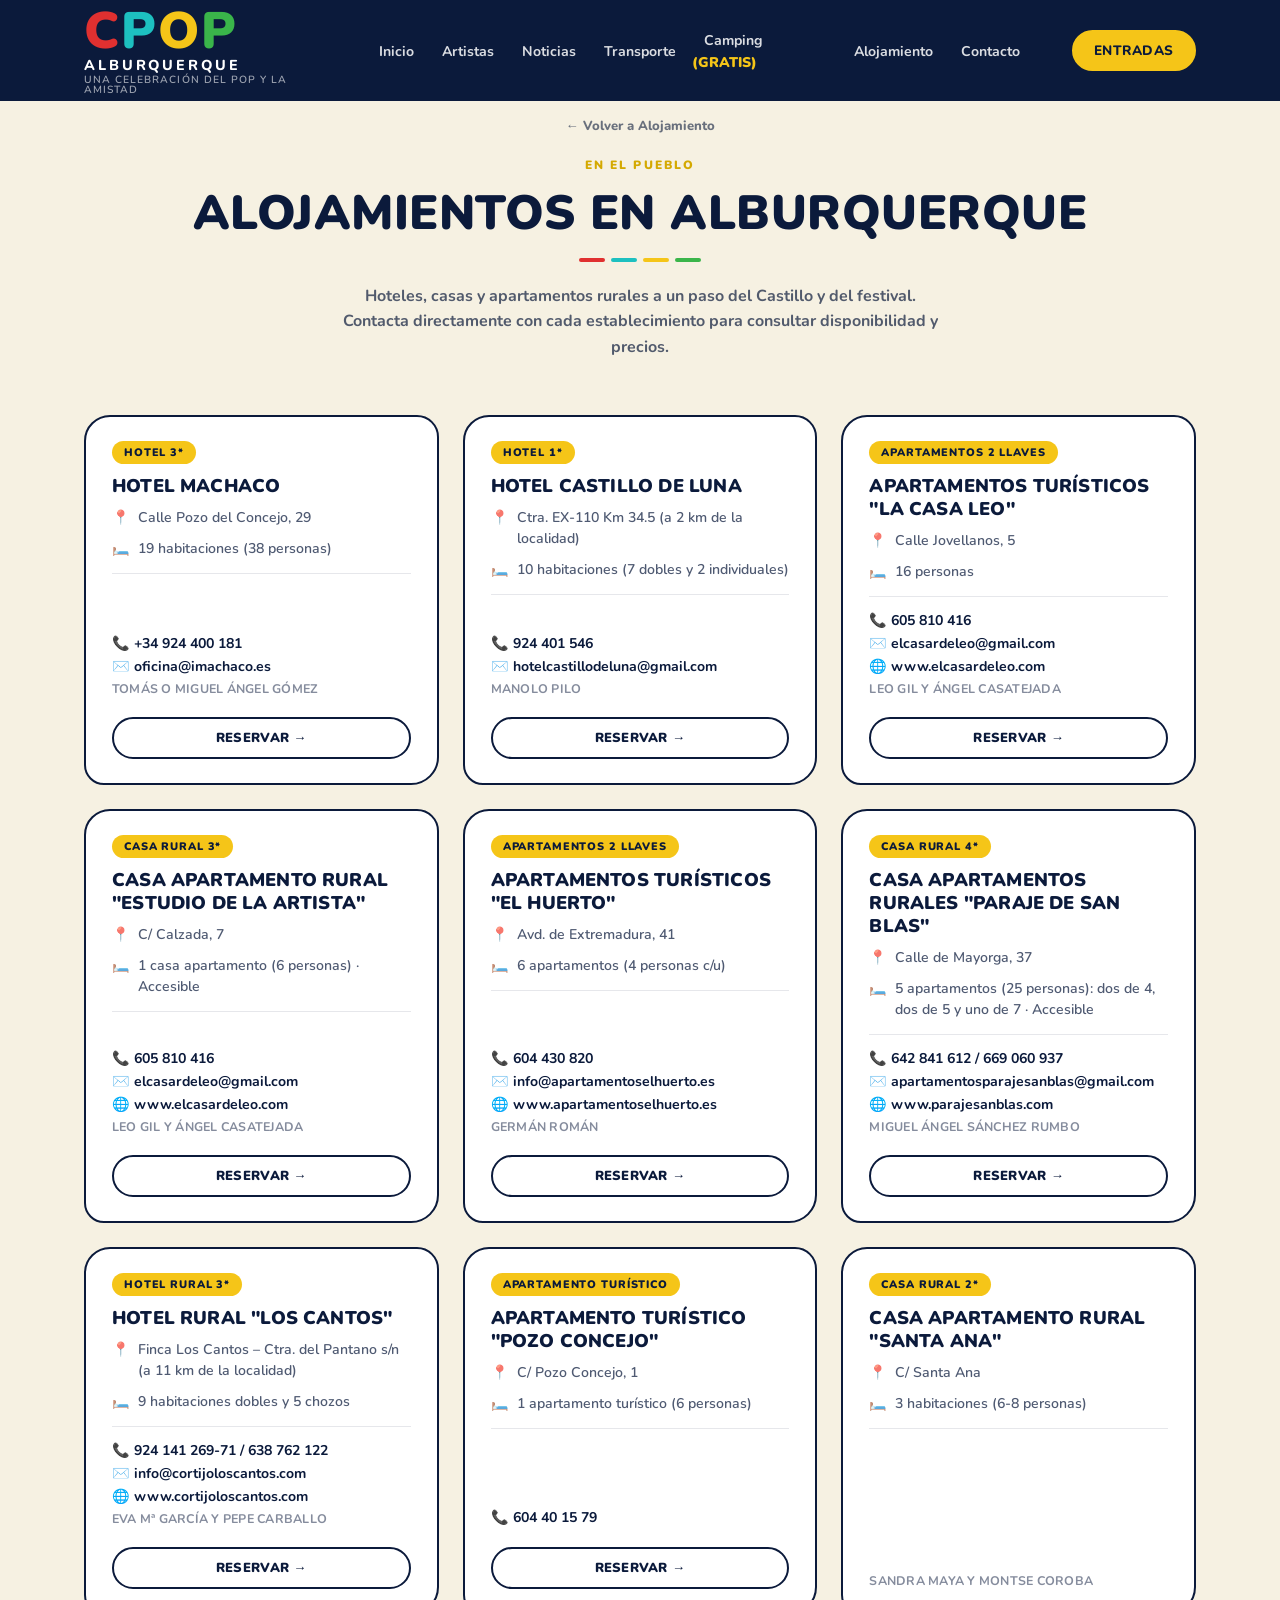
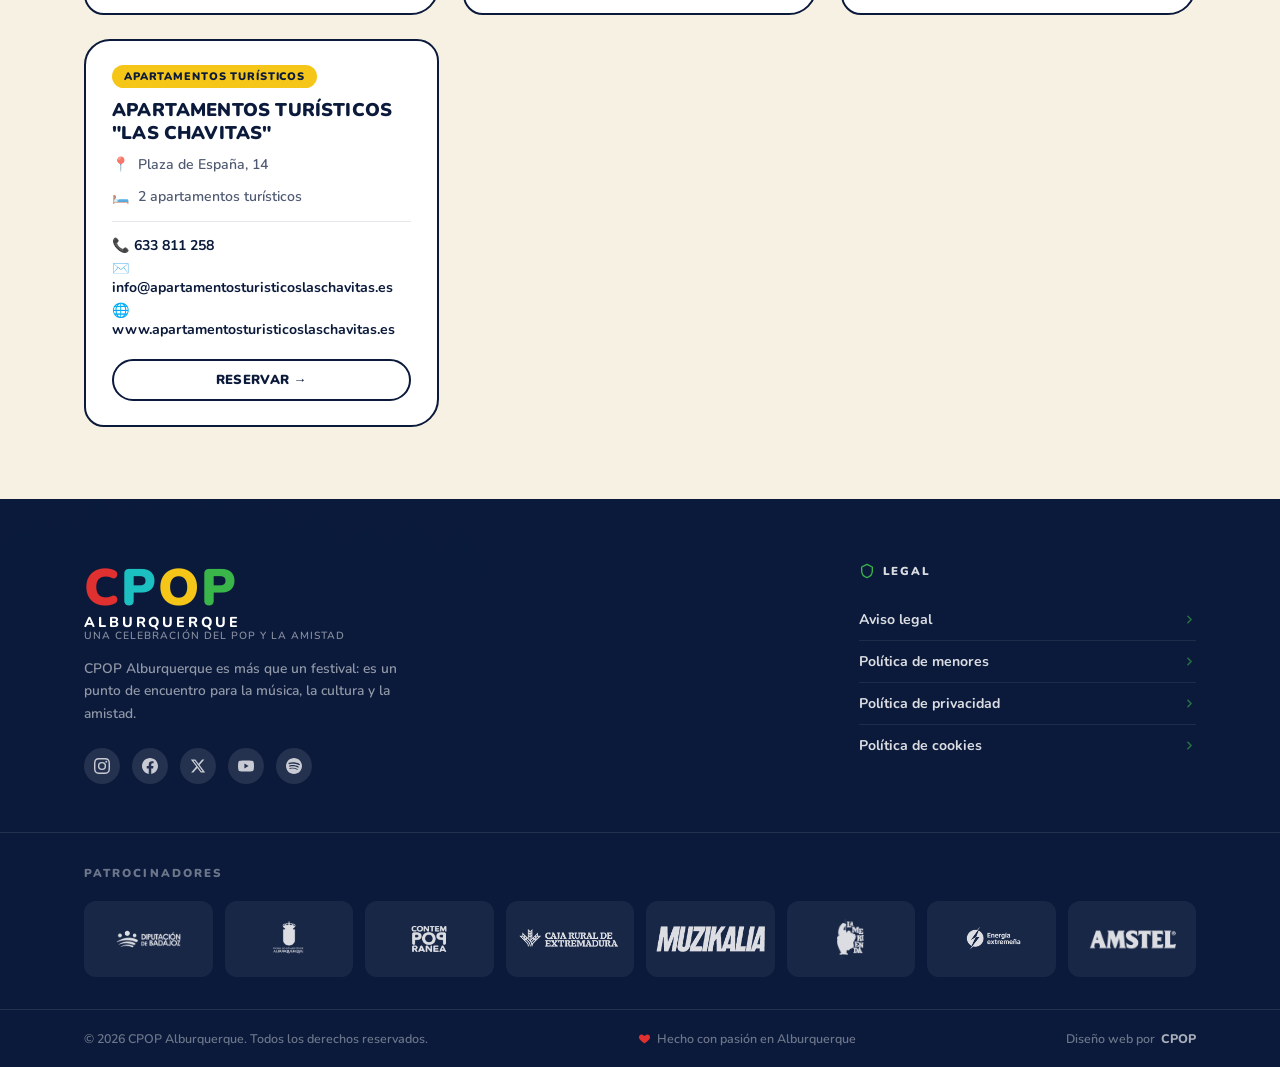
==== commit 74f1ecd2: "Rediseñar footer, hero de camping y tarjetas de alojamiento Nuevo footer (marca + legal, patrocinado" ====
--- a/alojamiento-alburquerque.html
+++ b/alojamiento-alburquerque.html
@@ -393,6 +393,7 @@
           <span class="logo-sub">ALBURQUERQUE</span>
           <span class="logo-tagline">UNA CELEBRACIÓN DEL POP Y LA AMISTAD</span>
         </div>
+        <p class="footer__desc">CPOP Alburquerque es más que un festival: es un punto de encuentro para la música, la cultura y la amistad.</p>
         <nav class="social-nav" aria-label="Redes sociales">
           <a href="#" class="social-link" aria-label="Instagram">
             <svg viewBox="0 0 24 24" fill="currentColor"><path d="M12 2.163c3.204 0 3.584.012 4.85.07 3.252.148 4.771 1.691 4.919 4.919.058 1.265.069 1.645.069 4.849 0 3.205-.012 3.584-.069 4.849-.149 3.225-1.664 4.771-4.919 4.919-1.266.058-1.644.07-4.85.07-3.204 0-3.584-.012-4.849-.07-3.26-.149-4.771-1.699-4.919-4.92-.058-1.265-.07-1.644-.07-4.849 0-3.204.013-3.583.07-4.849.149-3.227 1.664-4.771 4.919-4.919 1.266-.057 1.645-.069 4.849-.069zM12 0C8.741 0 8.333.014 7.053.072 2.695.272.273 2.69.073 7.052.014 8.333 0 8.741 0 12c0 3.259.014 3.668.072 4.948.2 4.358 2.618 6.78 6.98 6.98C8.333 23.986 8.741 24 12 24c3.259 0 3.668-.014 4.948-.072 4.354-.2 6.782-2.618 6.979-6.98.059-1.28.073-1.689.073-4.948 0-3.259-.014-3.667-.072-4.947-.196-4.354-2.617-6.78-6.979-6.98C15.668.014 15.259 0 12 0zm0 5.838a6.162 6.162 0 1 0 0 12.324 6.162 6.162 0 0 0 0-12.324zM12 16a4 4 0 1 1 0-8 4 4 0 0 1 0 8zm6.406-11.845a1.44 1.44 0 1 0 0 2.881 1.44 1.44 0 0 0 0-2.881z"/></svg>
@@ -412,37 +413,25 @@
         </nav>
       </div>
 
-      <div class="footer__col">
-        <h4 class="footer__col-title">INFO</h4>
-        <ul>
-          <li><a href="index.html#inicio">Inicio</a></li>
-          <li><a href="index.html#artistas">Artistas</a></li>
-          <li><a href="index.html#entradas">Entradas</a></li>
-          <li><a href="index.html#info">Info práctica</a></li>
-          <li><a href="index.html#noticias">Noticias</a></li>
-          <li><a href="index.html#contacto">Contacto</a></li>
+      <!-- Columna Legal -->
+      <div class="footer__col footer__col--legal">
+        <h4 class="footer__col-title">
+          <svg viewBox="0 0 24 24" fill="none" stroke="currentColor" stroke-width="2" stroke-linecap="round" stroke-linejoin="round"><path d="M12 2l8 4v6c0 5-3.5 8.5-8 10-4.5-1.5-8-5-8-10V6l8-4z"/></svg>
+          LEGAL
+        </h4>
+        <ul class="footer__links">
+          <li><a href="aviso_legal.html">Aviso legal <svg viewBox="0 0 24 24" fill="none" stroke="currentColor" stroke-width="3" stroke-linecap="round" stroke-linejoin="round"><polyline points="9 6 15 12 9 18"/></svg></a></li>
+          <li><a href="menores.html">Política de menores <svg viewBox="0 0 24 24" fill="none" stroke="currentColor" stroke-width="3" stroke-linecap="round" stroke-linejoin="round"><polyline points="9 6 15 12 9 18"/></svg></a></li>
+          <li><a href="privacidad.html">Política de privacidad <svg viewBox="0 0 24 24" fill="none" stroke="currentColor" stroke-width="3" stroke-linecap="round" stroke-linejoin="round"><polyline points="9 6 15 12 9 18"/></svg></a></li>
+          <li><a href="cookies.html">Política de cookies <svg viewBox="0 0 24 24" fill="none" stroke="currentColor" stroke-width="3" stroke-linecap="round" stroke-linejoin="round"><polyline points="9 6 15 12 9 18"/></svg></a></li>
         </ul>
       </div>
 
-      <div class="footer__col">
-        <h4 class="footer__col-title">CONTACTO</h4>
-        <ul>
-          <li><a href="mailto:organizacion@cpop.es">organizacion@cpop.es</a></li>
-        </ul>
-      </div>
-
-      <div class="footer__col">
-        <h4 class="footer__col-title">LEGAL</h4>
-        <ul>
-          <li><a href="aviso_legal.html">Aviso legal</a></li>
-          <li><a href="menores.html">Política de menores</a></li>
-          <li><a href="privacidad.html">Política de privacidad</a></li>
-          <li><a href="cookies.html">Política de cookies</a></li>
-        </ul>
-      </div>
-
-      <div class="footer__col footer__col--organiza">
-        <h4 class="footer__col-title">PATROCINA</h4>
+    </div>
+
+    <div class="footer__sponsors">
+      <div class="footer__sponsors-inner container">
+        <p class="footer__sponsors-label">PATROCINADORES</p>
         <div class="sponsors">
           <a href="#" class="sponsor"><img src="IMG/logo_diputacion.webp"   alt="Diputación de Badajoz" /></a>
           <a href="#" class="sponsor"><img src="IMG/logo_ayuntamiento.webp" alt="Ayuntamiento de Albuquerque" /></a>
@@ -454,11 +443,14 @@
           <a href="#" class="sponsor"><img src="IMG/amstel.webp"            alt="Amstel" /></a>
         </div>
       </div>
-
     </div>
 
     <div class="footer__bottom">
-      <p>© 2026 CPOP Albuquerque. Todos los derechos reservados.</p>
+      <div class="footer__bottom-inner container">
+        <p>© 2026 CPOP Alburquerque. Todos los derechos reservados.</p>
+        <p class="footer__bottom-heart"><svg viewBox="0 0 24 24" fill="currentColor"><path d="M12 21s-6.7-4.35-9.3-8.1C1 10.1 1.6 6.6 4.6 5.1 7 3.9 9.6 4.8 12 7.3 14.4 4.8 17 3.9 19.4 5.1c3 1.5 3.6 5 1.9 7.8C18.7 16.65 12 21 12 21z"/></svg> Hecho con pasión en Alburquerque</p>
+        <p>Diseño web por <span class="footer__credit">CPOP</span></p>
+      </div>
     </div>
 
   </footer>
--- a/styles.css
+++ b/styles.css
@@ -604,8 +604,8 @@
 
 .footer__inner {
   display: grid;
-  grid-template-columns: 2fr 1fr 1fr 1.5fr;
-  gap: 48px;
+  grid-template-columns: 2.2fr 1fr;
+  gap: 32px;
   padding-bottom: 48px;
   position: relative;
   z-index: 2;
@@ -616,11 +616,20 @@
 .logo-block--white .logo-sub    { color: var(--white); }
 .logo-block--white .logo-tagline{ color: rgba(255,255,255,.5); }
 
+.footer__desc {
+  font-size: .86rem;
+  font-weight: 600;
+  color: rgba(255,255,255,.55);
+  line-height: 1.65;
+  max-width: 320px;
+  margin-top: 16px;
+}
+
 /* Redes sociales */
 .social-nav {
   display: flex;
   gap: 12px;
-  margin-top: 24px;
+  margin-top: 22px;
 }
 .social-link {
   display: flex;
@@ -642,51 +651,81 @@
 
 /* Columnas del footer */
 .footer__col-title {
-  font-size: 0.7rem;
+  display: flex;
+  align-items: center;
+  gap: 8px;
+  font-size: 0.72rem;
   font-weight: 900;
-  letter-spacing: 0.2em;
-  color: rgba(255,255,255,.5);
-  margin-bottom: 18px;
-}
-.footer__col ul li {
-  margin-bottom: 10px;
-}
-.footer__col ul li a {
+  letter-spacing: 0.16em;
+  color: rgba(255,255,255,.85);
+  margin-bottom: 20px;
+}
+.footer__col-title svg { width: 16px; height: 16px; flex-shrink: 0; }
+.footer__col--legal .footer__col-title svg { color: #3ab54a; }
+
+.footer__links li {
+  border-bottom: 1px solid rgba(255,255,255,.08);
+}
+.footer__links li:last-child { border-bottom: none; }
+.footer__links li a {
+  display: flex;
+  align-items: center;
+  justify-content: space-between;
+  gap: 10px;
+  padding: 11px 0;
   font-size: 0.88rem;
-  font-weight: 600;
-  color: rgba(255,255,255,.7);
+  font-weight: 700;
+  color: rgba(255,255,255,.85);
   transition: color var(--transition);
 }
-.footer__col ul li a:hover { color: var(--yellow); }
+.footer__links li a svg {
+  width: 13px;
+  height: 13px;
+  flex-shrink: 0;
+  opacity: .55;
+  transition: transform var(--transition), opacity var(--transition);
+}
+.footer__links li a:hover { color: var(--yellow); }
+.footer__links li a:hover svg { transform: translateX(3px); opacity: 1; }
+.footer__col--legal .footer__links li a svg { color: #3ab54a; }
 
 /* Organizadores – cuadrícula de logos */
+.footer__sponsors {
+  border-top: 1px solid rgba(255,255,255,.1);
+  padding: 32px 0;
+  position: relative;
+  z-index: 2;
+}
+.footer__sponsors-label {
+  font-size: .72rem;
+  font-weight: 900;
+  letter-spacing: .18em;
+  color: rgba(255,255,255,.4);
+  margin-bottom: 20px;
+}
 .sponsors {
-  display: flex;
-  flex-direction: row;
-  flex-wrap: wrap;
-  gap: 10px;
-  align-items: center;
+  display: grid;
+  grid-template-columns: repeat(8, 1fr);
+  gap: 12px;
 }
 .sponsor {
   display: flex;
   align-items: center;
   justify-content: center;
-  background: rgba(255,255,255,.08);
-  border-radius: 8px;
-  padding: 10px 12px;
-  width: 100px;
-  height: 70px;
-  flex-shrink: 0;
+  background: rgba(255,255,255,.06);
+  border-radius: 12px;
+  padding: 14px 10px;
+  height: 76px;
   transition: background var(--transition), transform var(--transition);
 }
 .sponsor:hover {
-  background: rgba(255,255,255,.18);
+  background: rgba(255,255,255,.14);
   transform: translateY(-2px);
 }
 .sponsor img {
-  max-height: 50px;
+  max-height: 40px;
   width: auto;
-  max-width: 80px;
+  max-width: 100%;
   object-fit: contain;
   filter: brightness(0) invert(1);
   opacity: 0.85;
@@ -698,15 +737,26 @@
 .footer__bottom {
   border-top: 1px solid rgba(255,255,255,.1);
   padding: 20px 24px;
-  text-align: center;
   position: relative;
   z-index: 2;
+}
+.footer__bottom-inner {
+  display: flex;
+  align-items: center;
+  justify-content: space-between;
+  gap: 14px;
+  flex-wrap: wrap;
 }
 .footer__bottom p {
   font-size: 0.78rem;
   font-weight: 600;
   color: rgba(255,255,255,.4);
-}
+  display: flex;
+  align-items: center;
+  gap: 6px;
+}
+.footer__bottom-heart svg { width: 13px; height: 13px; color: #e03030; }
+.footer__credit { color: rgba(255,255,255,.65); font-weight: 800; }
 
 /* ============================================================
    ESCRITORIO (≥ 1025px) – logo más grande
@@ -726,11 +776,12 @@
   }
   .footer__inner {
     grid-template-columns: 1fr 1fr;
-    gap: 36px;
+    gap: 32px 36px;
   }
   .footer__brand {
     grid-column: 1 / -1;
   }
+  .sponsors { grid-template-columns: repeat(4, 1fr); }
 }
 
 /* ============================================================
@@ -796,6 +847,8 @@
 
   /* Footer */
   .footer__inner { grid-template-columns: 1fr; gap: 32px; }
+  .sponsors { grid-template-columns: repeat(3, 1fr); }
+  .footer__bottom-inner { flex-direction: column; text-align: center; }
 }
 
 /* ============================================================
@@ -810,6 +863,7 @@
   .countdown__num  { font-size: clamp(1.4rem, 5.5vw, 2rem); }
   .countdown__text { font-size: 0.6rem; letter-spacing: 0.08em; }
   .artists__list span { font-size: 0.95rem; }
+  .sponsors { grid-template-columns: repeat(2, 1fr); }
 }
 
 /* ============================================================
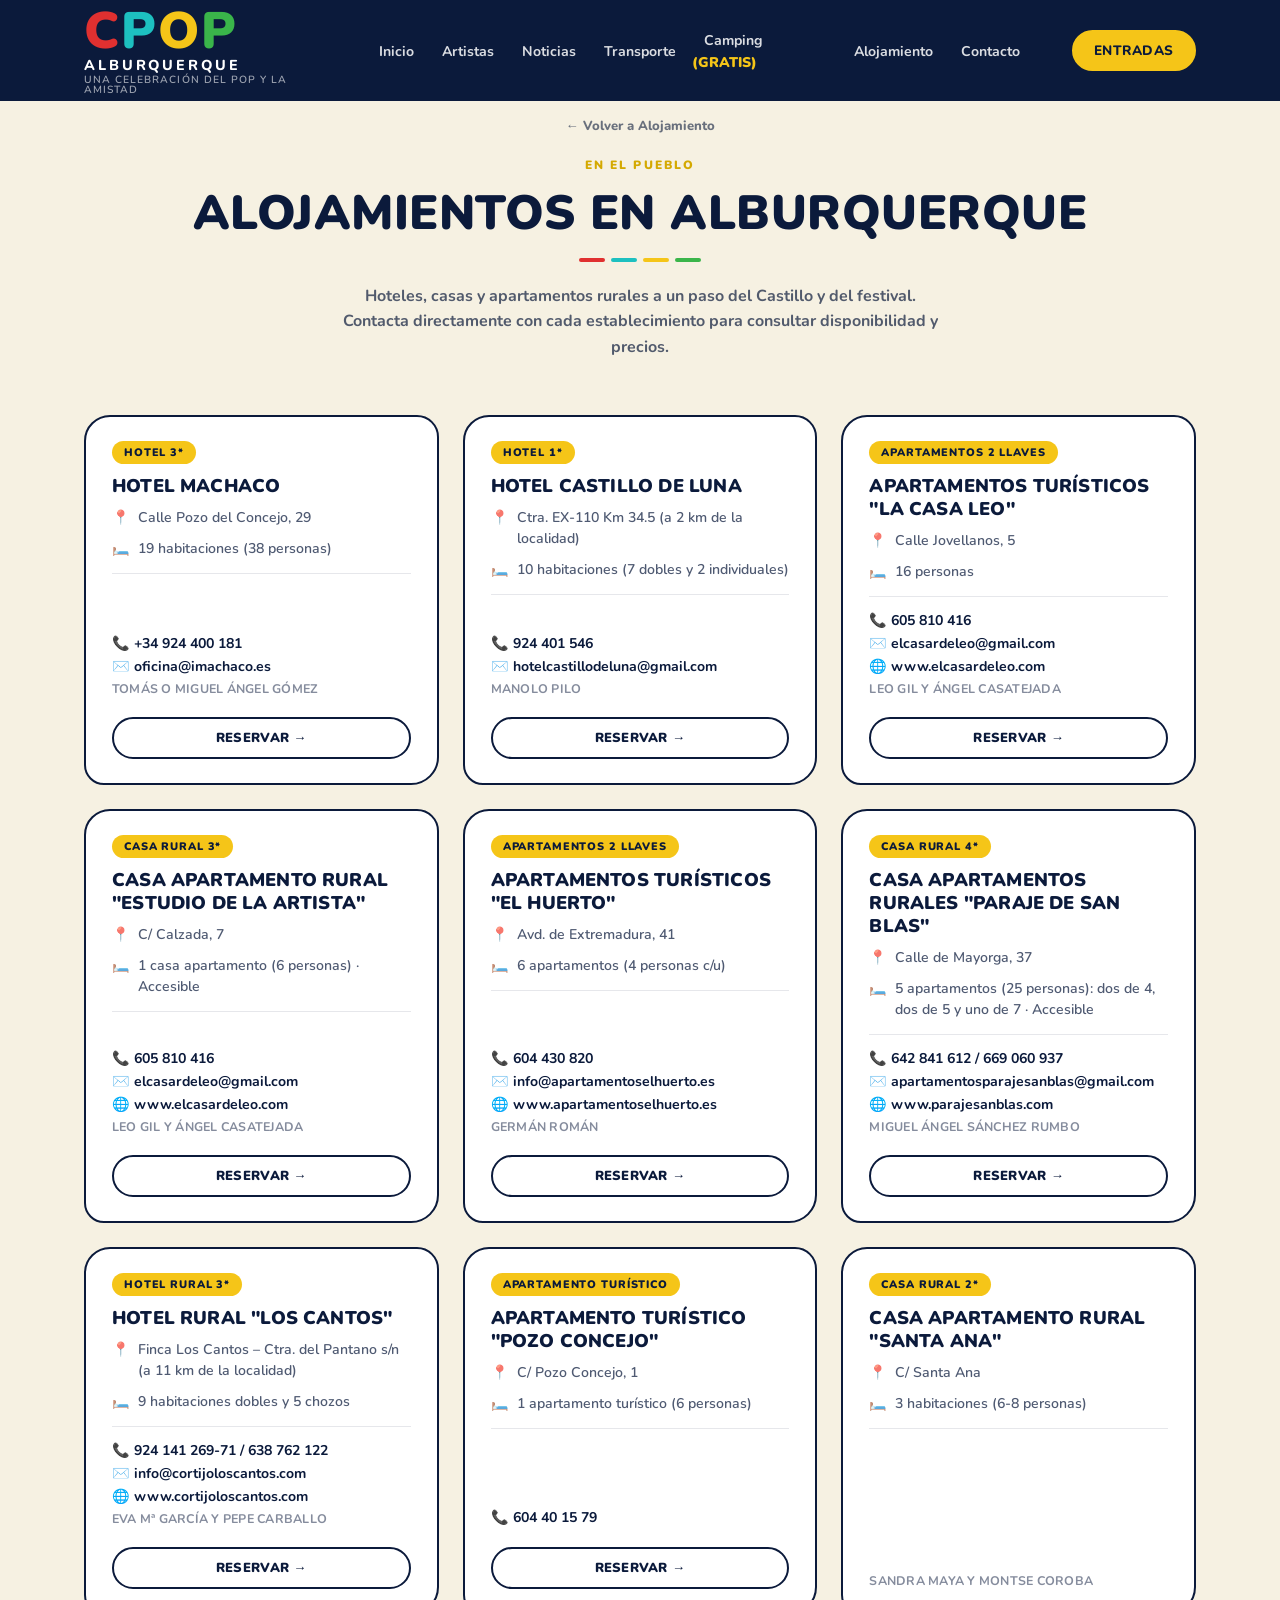
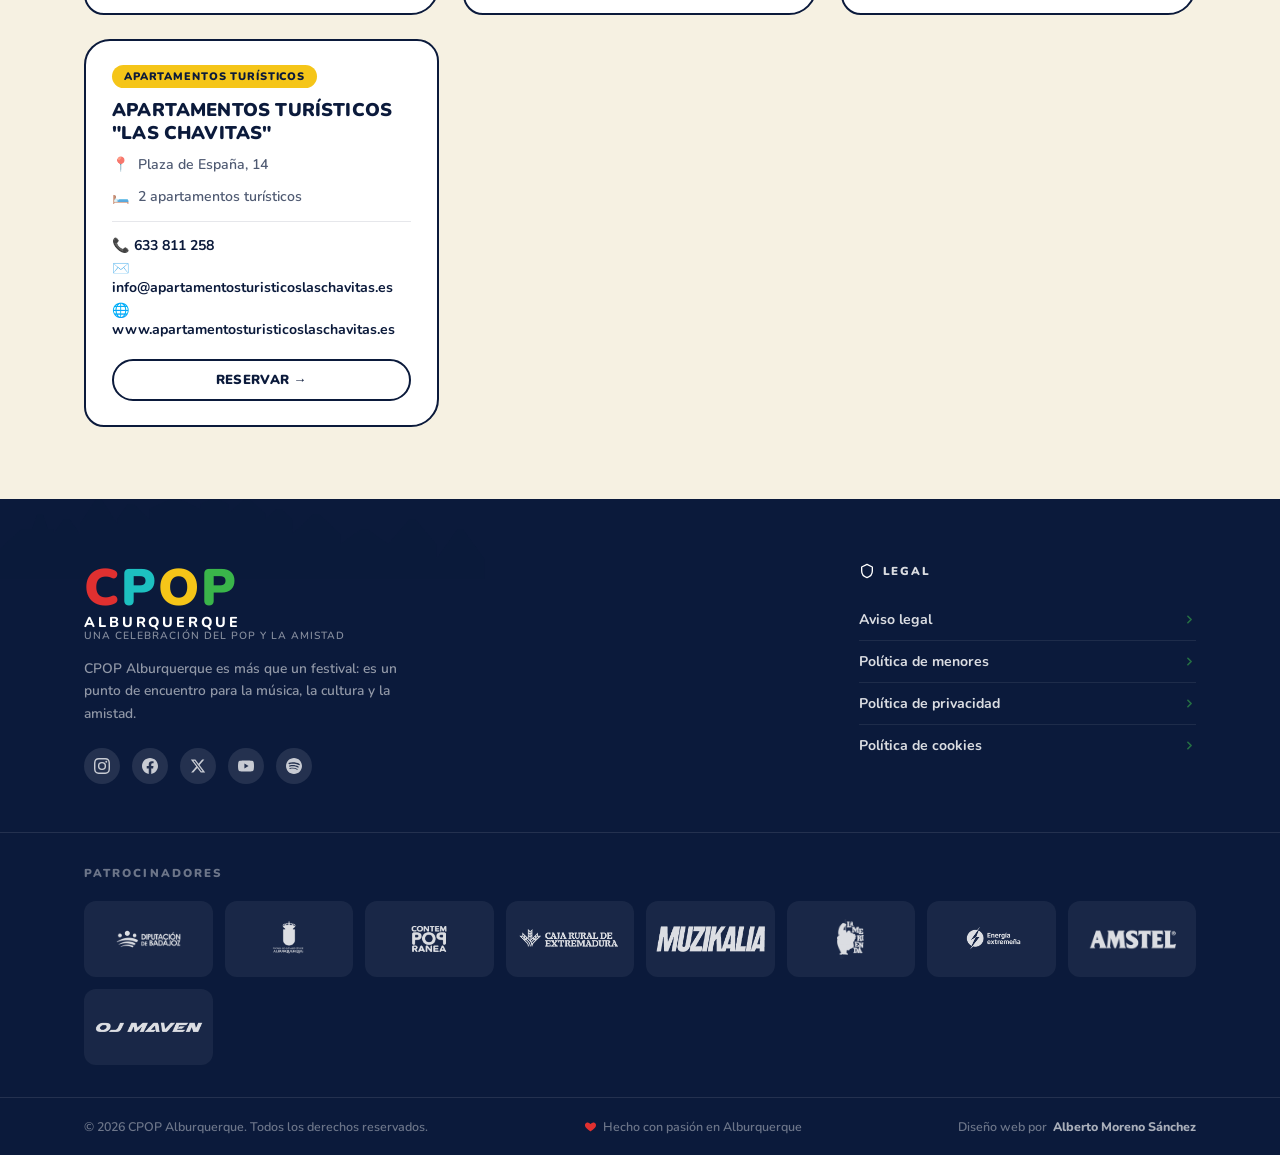
==== commit 0118a5ef: "Añadir patrocinador OJ Maven, efectos de scroll y footer en Transporte Nuevo logo OJ Maven en la fra" ====
--- a/alojamiento-alburquerque.html
+++ b/alojamiento-alburquerque.html
@@ -441,6 +441,7 @@
           <a href="#" class="sponsor"><img src="IMG/logo_lamerienda.webp"   alt="La Merienda" /></a>
           <a href="#" class="sponsor"><img src="IMG/energia_extremeña.webp" alt="Energía Extremeña" /></a>
           <a href="#" class="sponsor"><img src="IMG/amstel.webp"            alt="Amstel" /></a>
+          <a href="#" class="sponsor"><img src="IMG/oj_maven.webp"          alt="OJ Maven" /></a>
         </div>
       </div>
     </div>
@@ -449,7 +450,7 @@
       <div class="footer__bottom-inner container">
         <p>© 2026 CPOP Alburquerque. Todos los derechos reservados.</p>
         <p class="footer__bottom-heart"><svg viewBox="0 0 24 24" fill="currentColor"><path d="M12 21s-6.7-4.35-9.3-8.1C1 10.1 1.6 6.6 4.6 5.1 7 3.9 9.6 4.8 12 7.3 14.4 4.8 17 3.9 19.4 5.1c3 1.5 3.6 5 1.9 7.8C18.7 16.65 12 21 12 21z"/></svg> Hecho con pasión en Alburquerque</p>
-        <p>Diseño web por <span class="footer__credit">CPOP</span></p>
+        <p>Diseño web por <a href="https://www.linkedin.com/feed/" target="_blank" rel="noopener" class="footer__credit">Alberto Moreno Sánchez</a></p>
       </div>
     </div>
 
--- a/styles.css
+++ b/styles.css
@@ -661,7 +661,7 @@
   margin-bottom: 20px;
 }
 .footer__col-title svg { width: 16px; height: 16px; flex-shrink: 0; }
-.footer__col--legal .footer__col-title svg { color: #3ab54a; }
+.footer__col--legal .footer__col-title svg { color: #fff; }
 
 .footer__links li {
   border-bottom: 1px solid rgba(255,255,255,.08);
